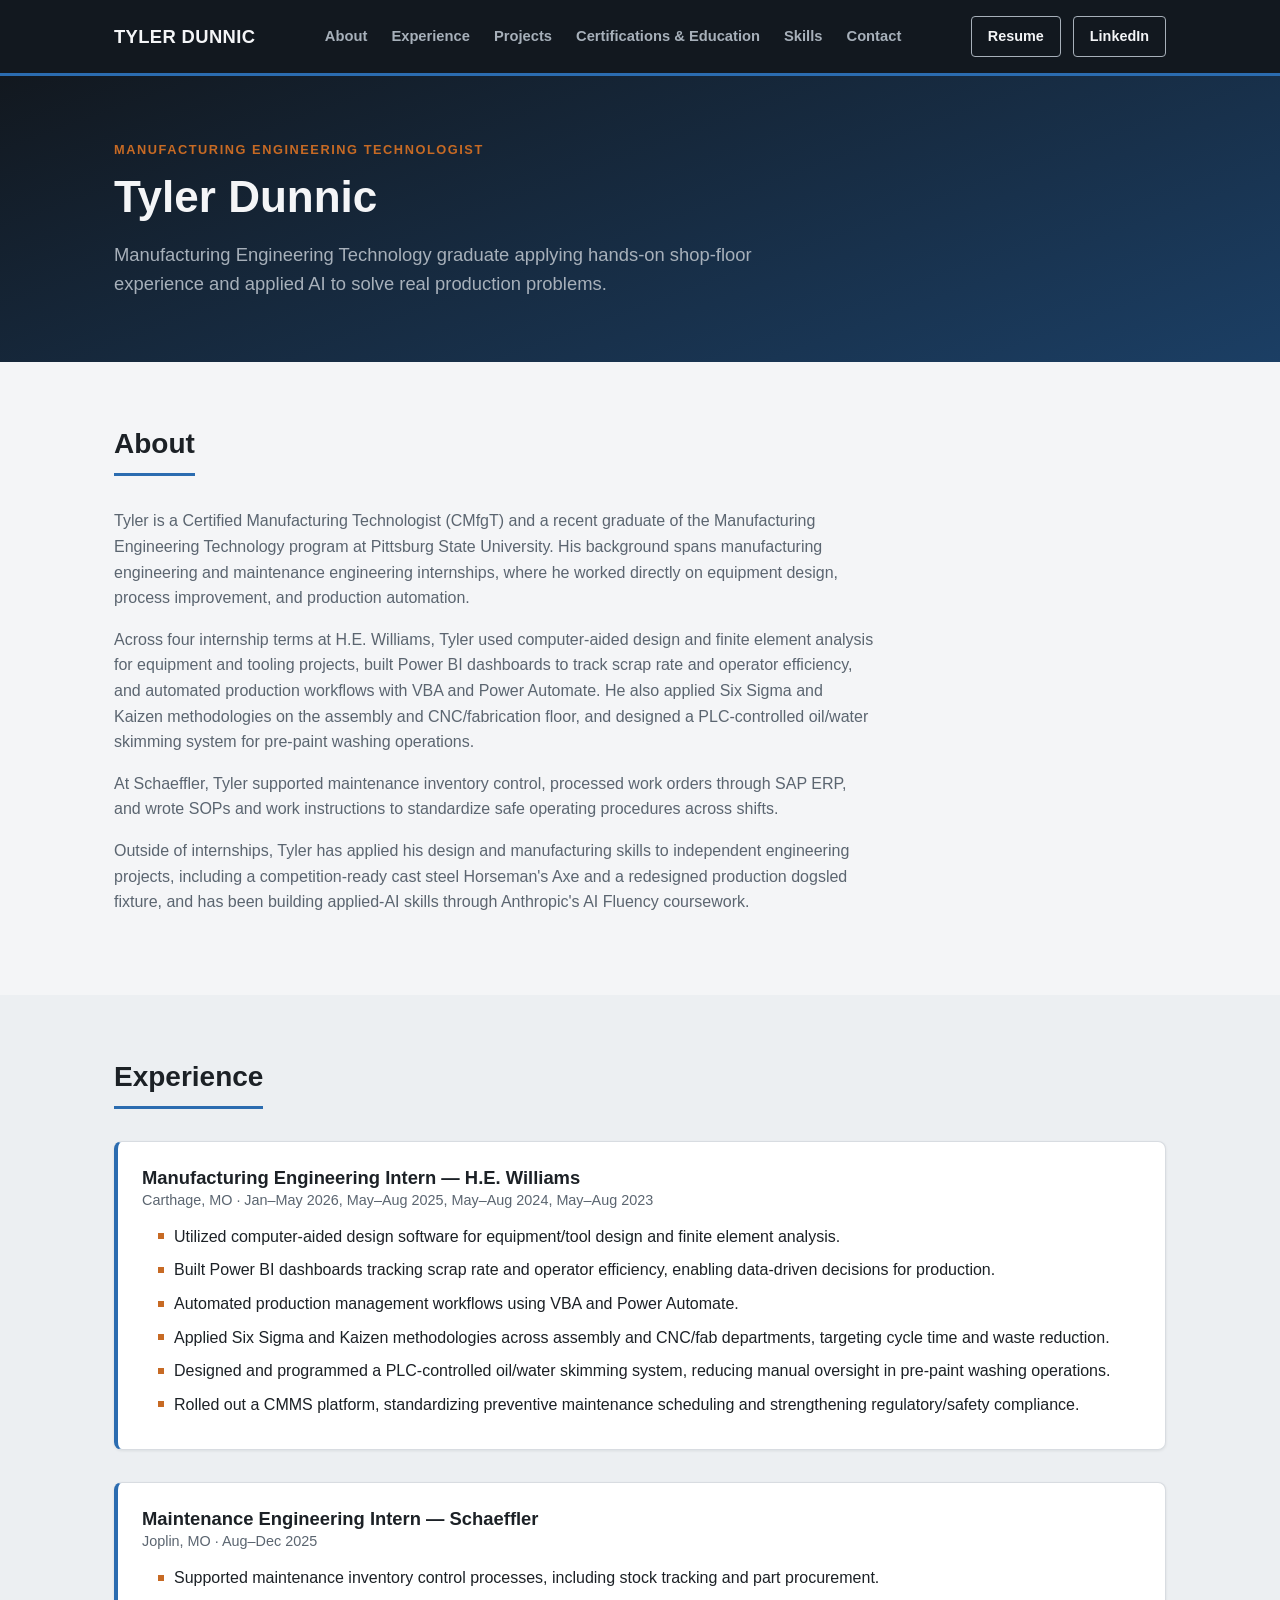
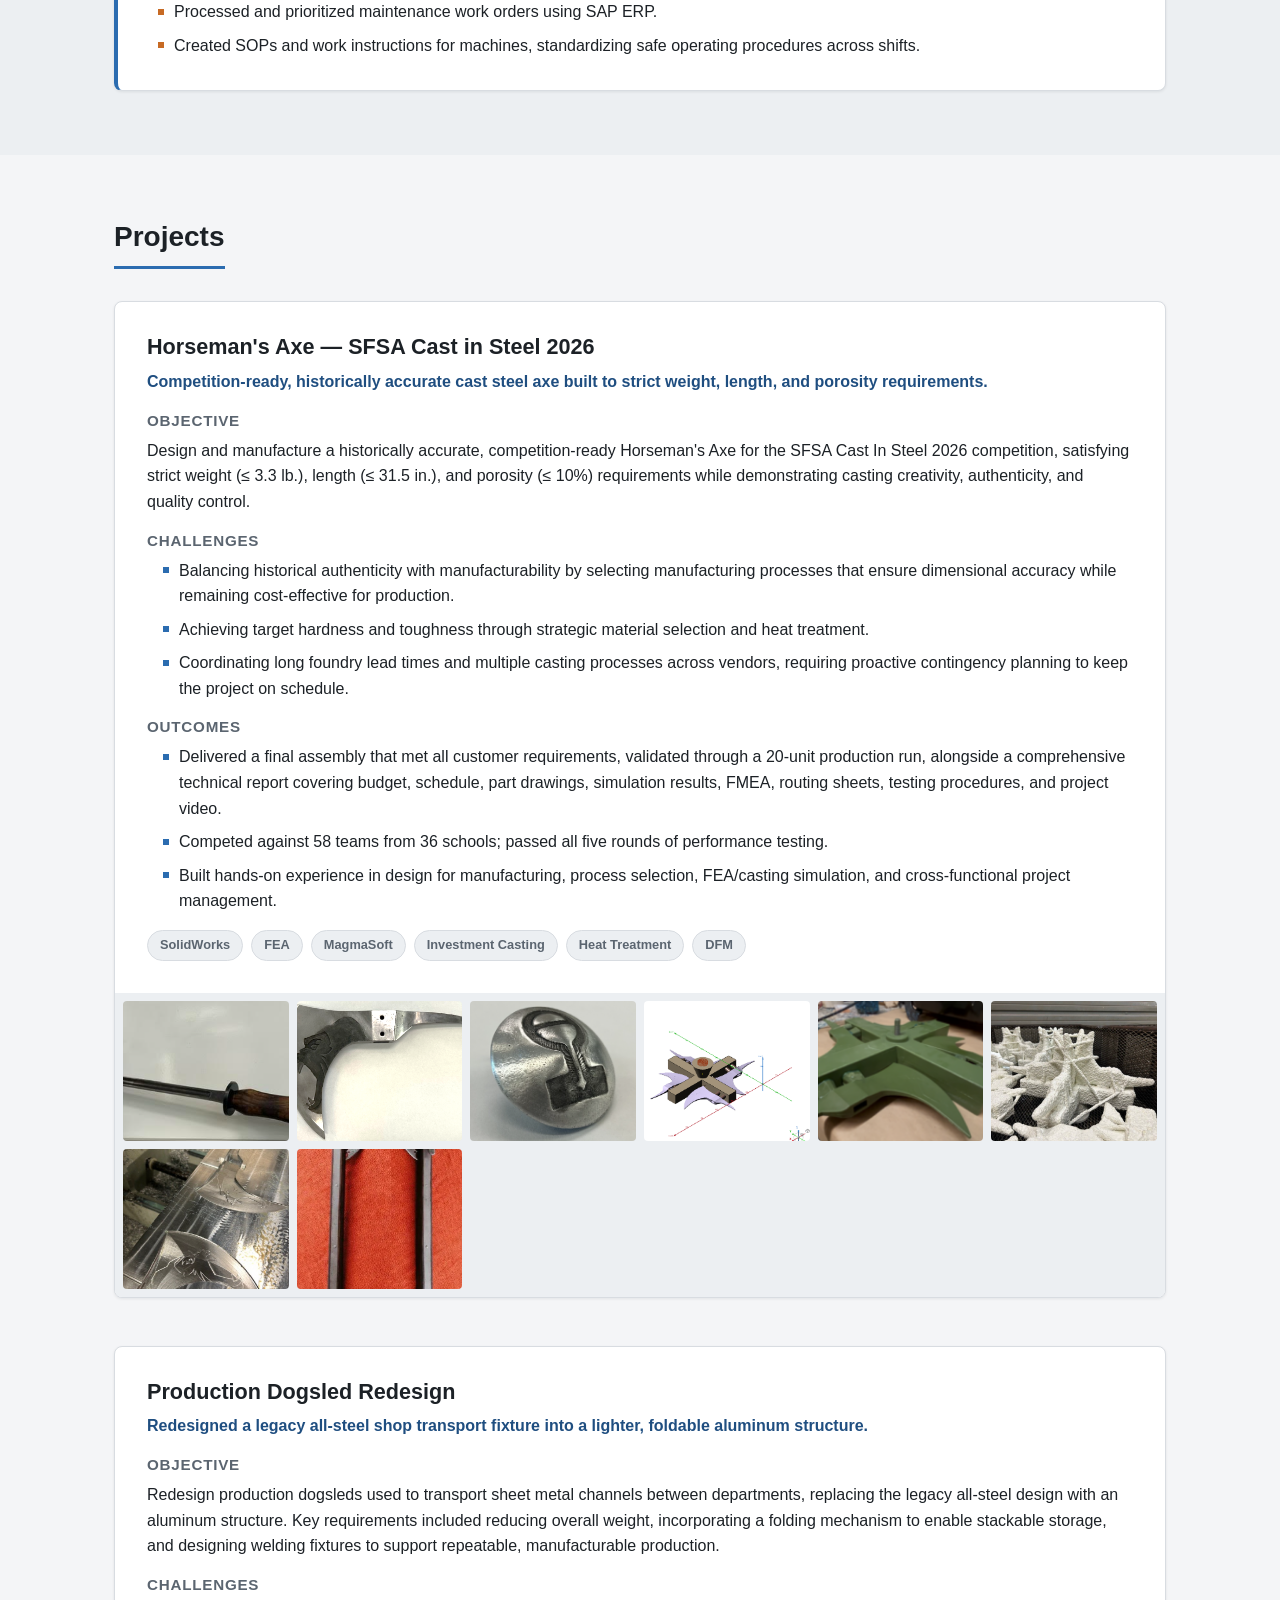
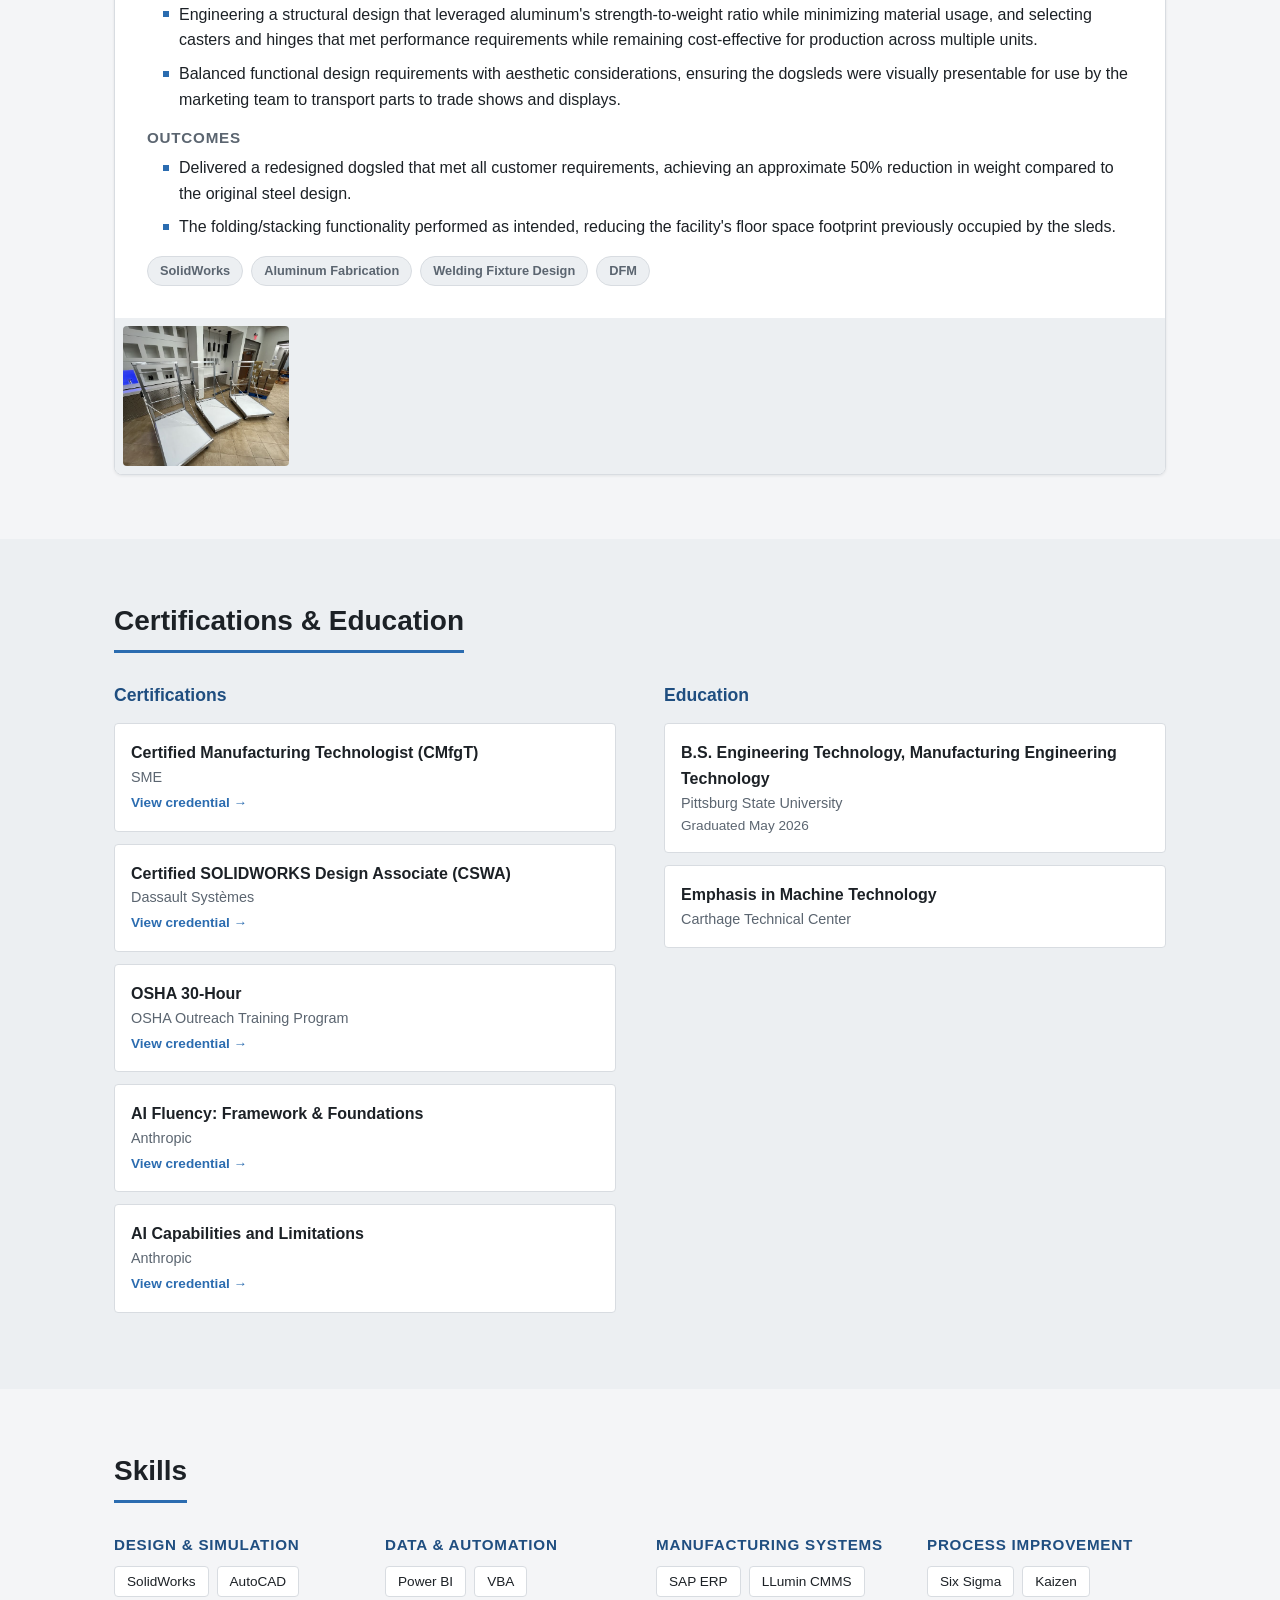
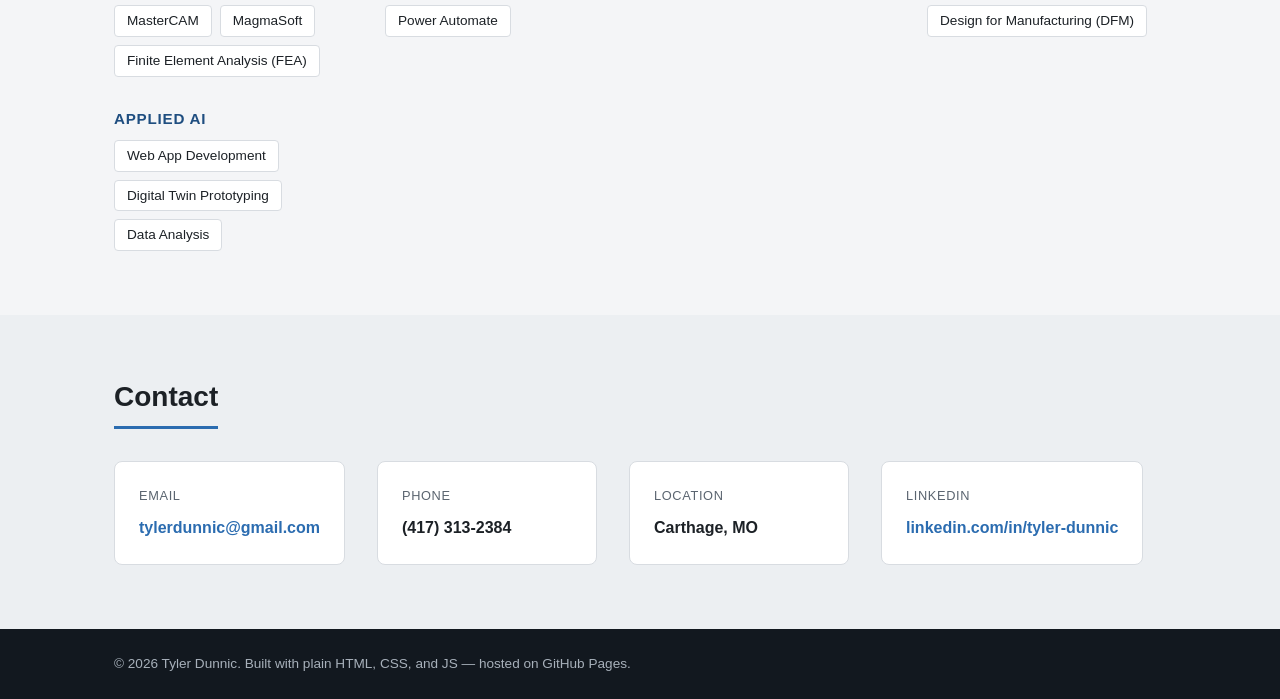
==== index.html @ ae30b4f4 "Add page layout, styling, and JS data renderer" ====
<!DOCTYPE html>
<html lang="en">
<head>
<meta charset="UTF-8">
<meta name="viewport" content="width=device-width, initial-scale=1.0">
<title>Tyler Dunnic — Manufacturing Engineering Technologist</title>
<meta name="description" content="Portfolio of Tyler Dunnic, a Manufacturing Engineering Technologist — experience, projects, certifications, and skills.">
<link rel="stylesheet" href="css/styles.css">
</head>
<body>

<header class="site-header">
  <div class="container header-inner">
    <a href="#top" class="site-name">Tyler Dunnic</a>
    <nav class="site-nav" aria-label="Primary">
      <a href="#about">About</a>
      <a href="#experience">Experience</a>
      <a href="#projects">Projects</a>
      <a href="#certifications">Certifications &amp; Education</a>
      <a href="#skills">Skills</a>
      <a href="#contact">Contact</a>
    </nav>
    <div class="header-actions">
      <a id="resume-link" class="btn btn-outline" href="assets/resume/Tyler_Dunnic_Resume.pdf" target="_blank" rel="noopener">Resume</a>
      <a id="linkedin-link" class="btn btn-outline" href="#" target="_blank" rel="noopener">LinkedIn</a>
    </div>
  </div>
</header>

<main id="top">

  <section class="hero">
    <div class="container">
      <p class="eyebrow">Manufacturing Engineering Technologist</p>
      <h1>Tyler Dunnic</h1>
      <p id="hero-tagline" class="lead"></p>
    </div>
  </section>

  <section id="about" class="section">
    <div class="container">
      <h2 class="section-title">About</h2>
      <div id="about-content" class="about-content"></div>
    </div>
  </section>

  <section id="experience" class="section section-alt">
    <div class="container">
      <h2 class="section-title">Experience</h2>
      <div id="experience-list" class="experience-list"></div>
    </div>
  </section>

  <section id="projects" class="section">
    <div class="container">
      <h2 class="section-title">Projects</h2>
      <div id="projects-list" class="projects-list"></div>
    </div>
  </section>

  <section id="certifications" class="section section-alt">
    <div class="container">
      <h2 class="section-title">Certifications &amp; Education</h2>
      <div class="cert-edu-grid">
        <div>
          <h3 class="subsection-title">Certifications</h3>
          <ul id="certifications-list" class="certifications-list"></ul>
        </div>
        <div>
          <h3 class="subsection-title">Education</h3>
          <ul id="education-list" class="education-list"></ul>
        </div>
      </div>
    </div>
  </section>

  <section id="skills" class="section">
    <div class="container">
      <h2 class="section-title">Skills</h2>
      <div id="skills-groups" class="skills-groups"></div>
    </div>
  </section>

  <section id="contact" class="section section-alt">
    <div class="container">
      <h2 class="section-title">Contact</h2>
      <div id="contact-content" class="contact-content"></div>
    </div>
  </section>

</main>

<footer class="site-footer">
  <div class="container">
    <p>&copy; <span id="footer-year"></span> Tyler Dunnic. Built with plain HTML, CSS, and JS — hosted on GitHub Pages.</p>
  </div>
</footer>

<script src="js/main.js"></script>
</body>
</html>
---- css/styles.css ----
/* ============================================================
   Design tokens — edit these to re-theme the entire site
   ============================================================ */
:root {
  /* Colors */
  --color-bg: #f4f5f7;
  --color-surface: #ffffff;
  --color-surface-alt: #eceff2;
  --color-border: #d8dce1;
  --color-text: #1c2126;
  --color-text-muted: #5b6570;

  --color-header-bg: #12181f;
  --color-header-text: #f4f5f7;
  --color-header-text-muted: #a7b0ba;

  --color-accent: #2b6cb0;       /* steel blue — primary accent */
  --color-accent-dark: #1f4e80;
  --color-accent-2: #c76a24;     /* muted safety orange — secondary accent */

  /* Typography */
  --font-sans: -apple-system, BlinkMacSystemFont, "Segoe UI", Roboto, Helvetica, Arial, sans-serif;
  --font-mono: "Consolas", "SFMono-Regular", Menlo, monospace;

  /* Spacing scale */
  --space-1: 4px;
  --space-2: 8px;
  --space-3: 12px;
  --space-4: 16px;
  --space-5: 24px;
  --space-6: 32px;
  --space-7: 48px;
  --space-8: 64px;

  /* Layout */
  --max-width: 1100px;
  --radius-sm: 4px;
  --radius-md: 8px;
  --shadow-sm: 0 1px 3px rgba(18, 24, 31, 0.08);
  --shadow-md: 0 4px 14px rgba(18, 24, 31, 0.10);
}

/* ============================================================
   Base
   ============================================================ */
* { margin: 0; padding: 0; box-sizing: border-box; }

html { scroll-behavior: smooth; }

body {
  font-family: var(--font-sans);
  background: var(--color-bg);
  color: var(--color-text);
  line-height: 1.6;
  font-size: 16px;
}

.container {
  max-width: var(--max-width);
  margin: 0 auto;
  padding: 0 var(--space-5);
}

h1, h2, h3, h4 {
  line-height: 1.25;
  font-weight: 700;
}

a { color: var(--color-accent); text-decoration: none; }
a:hover { text-decoration: underline; }

ul { list-style: none; }

/* ============================================================
   Header / Nav
   ============================================================ */
.site-header {
  background: var(--color-header-bg);
  color: var(--color-header-text);
  position: sticky;
  top: 0;
  z-index: 100;
  border-bottom: 3px solid var(--color-accent);
}

.header-inner {
  display: flex;
  align-items: center;
  justify-content: space-between;
  gap: var(--space-5);
  padding-top: var(--space-4);
  padding-bottom: var(--space-4);
  flex-wrap: wrap;
}

.site-name {
  color: var(--color-header-text);
  font-weight: 700;
  font-size: 1.15rem;
  letter-spacing: 0.02em;
  text-transform: uppercase;
}
.site-name:hover { text-decoration: none; color: var(--color-header-text); }

.site-nav {
  display: flex;
  gap: var(--space-5);
  flex-wrap: wrap;
}

.site-nav a {
  color: var(--color-header-text-muted);
  font-size: 0.92rem;
  font-weight: 600;
}
.site-nav a:hover { color: var(--color-header-text); text-decoration: none; }

.header-actions { display: flex; gap: var(--space-3); }

.btn {
  display: inline-block;
  padding: var(--space-2) var(--space-4);
  border-radius: var(--radius-sm);
  font-weight: 600;
  font-size: 0.9rem;
  border: 1px solid transparent;
  cursor: pointer;
}

.btn-outline {
  border-color: var(--color-header-text-muted);
  color: var(--color-header-text);
}
.btn-outline:hover {
  border-color: var(--color-header-text);
  background: rgba(244, 245, 247, 0.08);
  text-decoration: none;
}

/* ============================================================
   Hero
   ============================================================ */
.hero {
  background: linear-gradient(160deg, var(--color-header-bg) 0%, var(--color-accent-dark) 140%);
  color: var(--color-header-text);
  padding: var(--space-8) 0;
}

.eyebrow {
  text-transform: uppercase;
  letter-spacing: 0.12em;
  font-size: 0.8rem;
  font-weight: 700;
  color: var(--color-accent-2);
  margin-bottom: var(--space-2);
}

.hero h1 {
  font-size: 2.75rem;
  margin-bottom: var(--space-4);
}

.hero .lead {
  font-size: 1.15rem;
  color: var(--color-header-text-muted);
  max-width: 640px;
}

/* ============================================================
   Sections
   ============================================================ */
.section {
  padding: var(--space-8) 0;
}

.section-alt {
  background: var(--color-surface-alt);
}

.section-title {
  font-size: 1.75rem;
  margin-bottom: var(--space-6);
  padding-bottom: var(--space-3);
  border-bottom: 3px solid var(--color-accent);
  display: inline-block;
}

.subsection-title {
  font-size: 1.1rem;
  margin-bottom: var(--space-4);
  color: var(--color-accent-dark);
}

/* About */
.about-content p {
  color: var(--color-text-muted);
  margin-bottom: var(--space-4);
  max-width: 760px;
}

/* Experience */
.experience-list {
  display: flex;
  flex-direction: column;
  gap: var(--space-6);
}

.experience-item {
  background: var(--color-surface);
  border: 1px solid var(--color-border);
  border-left: 4px solid var(--color-accent);
  border-radius: var(--radius-md);
  padding: var(--space-5);
  box-shadow: var(--shadow-sm);
}

.experience-item h3 {
  font-size: 1.15rem;
}

.experience-item .exp-meta {
  color: var(--color-text-muted);
  font-size: 0.9rem;
  margin-bottom: var(--space-3);
}

.experience-item ul {
  margin-top: var(--space-2);
  padding-left: var(--space-4);
}
.experience-item li {
  position: relative;
  padding-left: var(--space-4);
  margin-bottom: var(--space-2);
  color: var(--color-text);
}
.experience-item li::before {
  content: "";
  position: absolute;
  left: 0;
  top: 0.6em;
  width: 6px;
  height: 6px;
  background: var(--color-accent-2);
}

/* Projects */
.projects-list {
  display: flex;
  flex-direction: column;
  gap: var(--space-7);
}

.project-card {
  background: var(--color-surface);
  border: 1px solid var(--color-border);
  border-radius: var(--radius-md);
  overflow: hidden;
  box-shadow: var(--shadow-sm);
}

.project-card-body { padding: var(--space-6); }

.project-card h3 {
  font-size: 1.35rem;
  margin-bottom: var(--space-2);
}

.project-tagline {
  color: var(--color-accent-dark);
  font-weight: 600;
  margin-bottom: var(--space-4);
}

.project-card h4 {
  font-size: 0.95rem;
  text-transform: uppercase;
  letter-spacing: 0.05em;
  color: var(--color-text-muted);
  margin-top: var(--space-4);
  margin-bottom: var(--space-2);
}

.project-card ul {
  padding-left: var(--space-4);
}
.project-card li {
  position: relative;
  padding-left: var(--space-4);
  margin-bottom: var(--space-2);
}
.project-card li::before {
  content: "";
  position: absolute;
  left: 0;
  top: 0.6em;
  width: 6px;
  height: 6px;
  background: var(--color-accent);
}

.tag-row {
  display: flex;
  flex-wrap: wrap;
  gap: var(--space-2);
  margin-top: var(--space-4);
}

.tag {
  background: var(--color-surface-alt);
  border: 1px solid var(--color-border);
  color: var(--color-text-muted);
  font-size: 0.8rem;
  font-weight: 600;
  padding: var(--space-1) var(--space-3);
  border-radius: 999px;
}

.project-gallery {
  display: grid;
  grid-template-columns: repeat(auto-fill, minmax(160px, 1fr));
  gap: var(--space-2);
  padding: var(--space-2);
  background: var(--color-surface-alt);
}

.project-gallery img {
  width: 100%;
  height: 140px;
  object-fit: cover;
  border-radius: var(--radius-sm);
  display: block;
}

/* Certifications & Education */
.cert-edu-grid {
  display: grid;
  grid-template-columns: 1fr 1fr;
  gap: var(--space-7);
}

.certifications-list li,
.education-list li {
  background: var(--color-surface);
  border: 1px solid var(--color-border);
  border-radius: var(--radius-sm);
  padding: var(--space-4);
  margin-bottom: var(--space-3);
}

.cert-name { font-weight: 700; }
.cert-issuer { color: var(--color-text-muted); font-size: 0.9rem; }
.cert-link { font-size: 0.85rem; font-weight: 600; }

.edu-degree { font-weight: 700; }
.edu-school { color: var(--color-text-muted); font-size: 0.9rem; }
.edu-dates { color: var(--color-text-muted); font-size: 0.85rem; }

/* Skills */
.skills-groups {
  display: grid;
  grid-template-columns: repeat(auto-fit, minmax(220px, 1fr));
  gap: var(--space-6);
}

.skill-group h4 {
  font-size: 0.95rem;
  text-transform: uppercase;
  letter-spacing: 0.05em;
  color: var(--color-accent-dark);
  margin-bottom: var(--space-3);
}

.skill-tags {
  display: flex;
  flex-wrap: wrap;
  gap: var(--space-2);
}

.skill-tag {
  background: var(--color-surface);
  border: 1px solid var(--color-border);
  padding: var(--space-1) var(--space-3);
  border-radius: var(--radius-sm);
  font-size: 0.85rem;
}

/* Contact */
.contact-content {
  display: flex;
  flex-wrap: wrap;
  gap: var(--space-6);
}

.contact-item {
  background: var(--color-surface);
  border: 1px solid var(--color-border);
  border-radius: var(--radius-md);
  padding: var(--space-5);
  min-width: 220px;
}

.contact-item .contact-label {
  font-size: 0.8rem;
  text-transform: uppercase;
  letter-spacing: 0.05em;
  color: var(--color-text-muted);
  margin-bottom: var(--space-2);
}

.contact-item .contact-value {
  font-weight: 700;
}

/* ============================================================
   Footer
   ============================================================ */
.site-footer {
  background: var(--color-header-bg);
  color: var(--color-header-text-muted);
  padding: var(--space-5) 0;
  font-size: 0.85rem;
}

/* ============================================================
   Responsive
   ============================================================ */
@media (max-width: 720px) {
  .header-inner { flex-direction: column; align-items: flex-start; }
  .hero h1 { font-size: 2rem; }
  .cert-edu-grid { grid-template-columns: 1fr; }
}
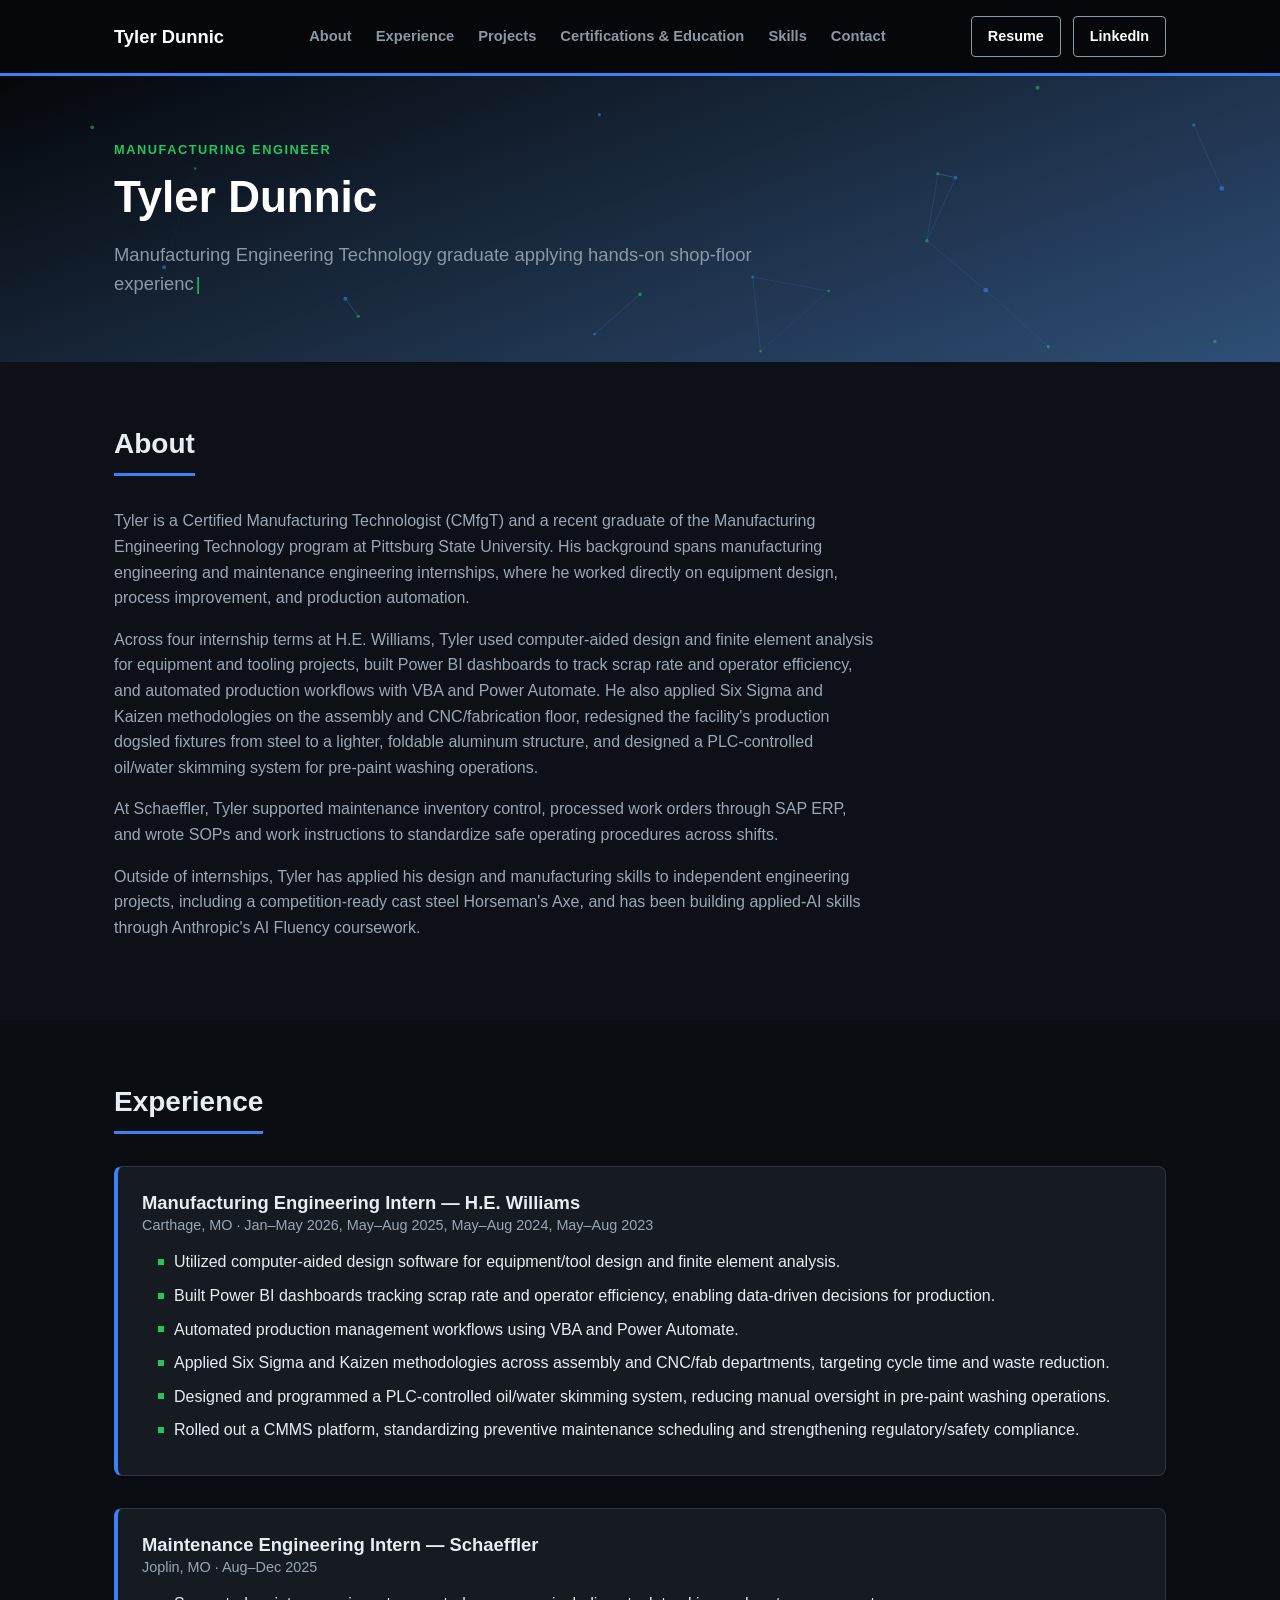
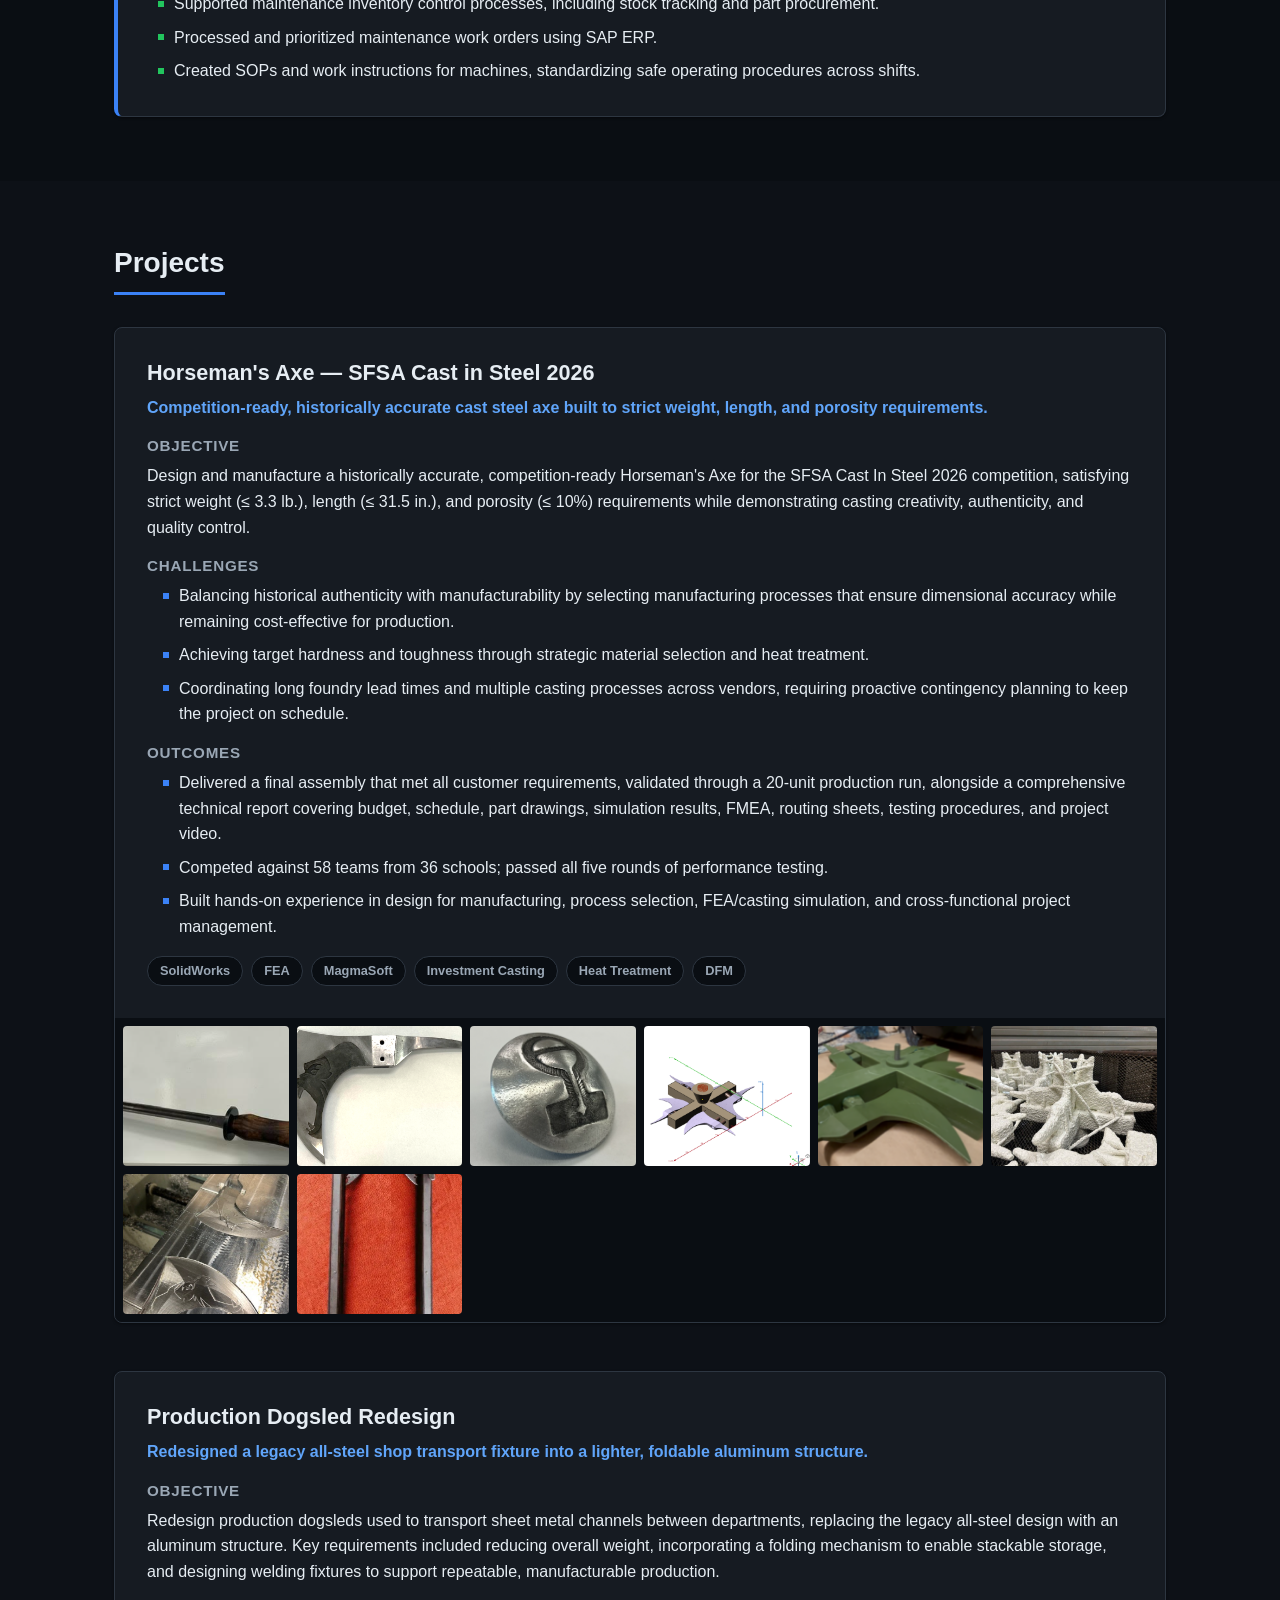
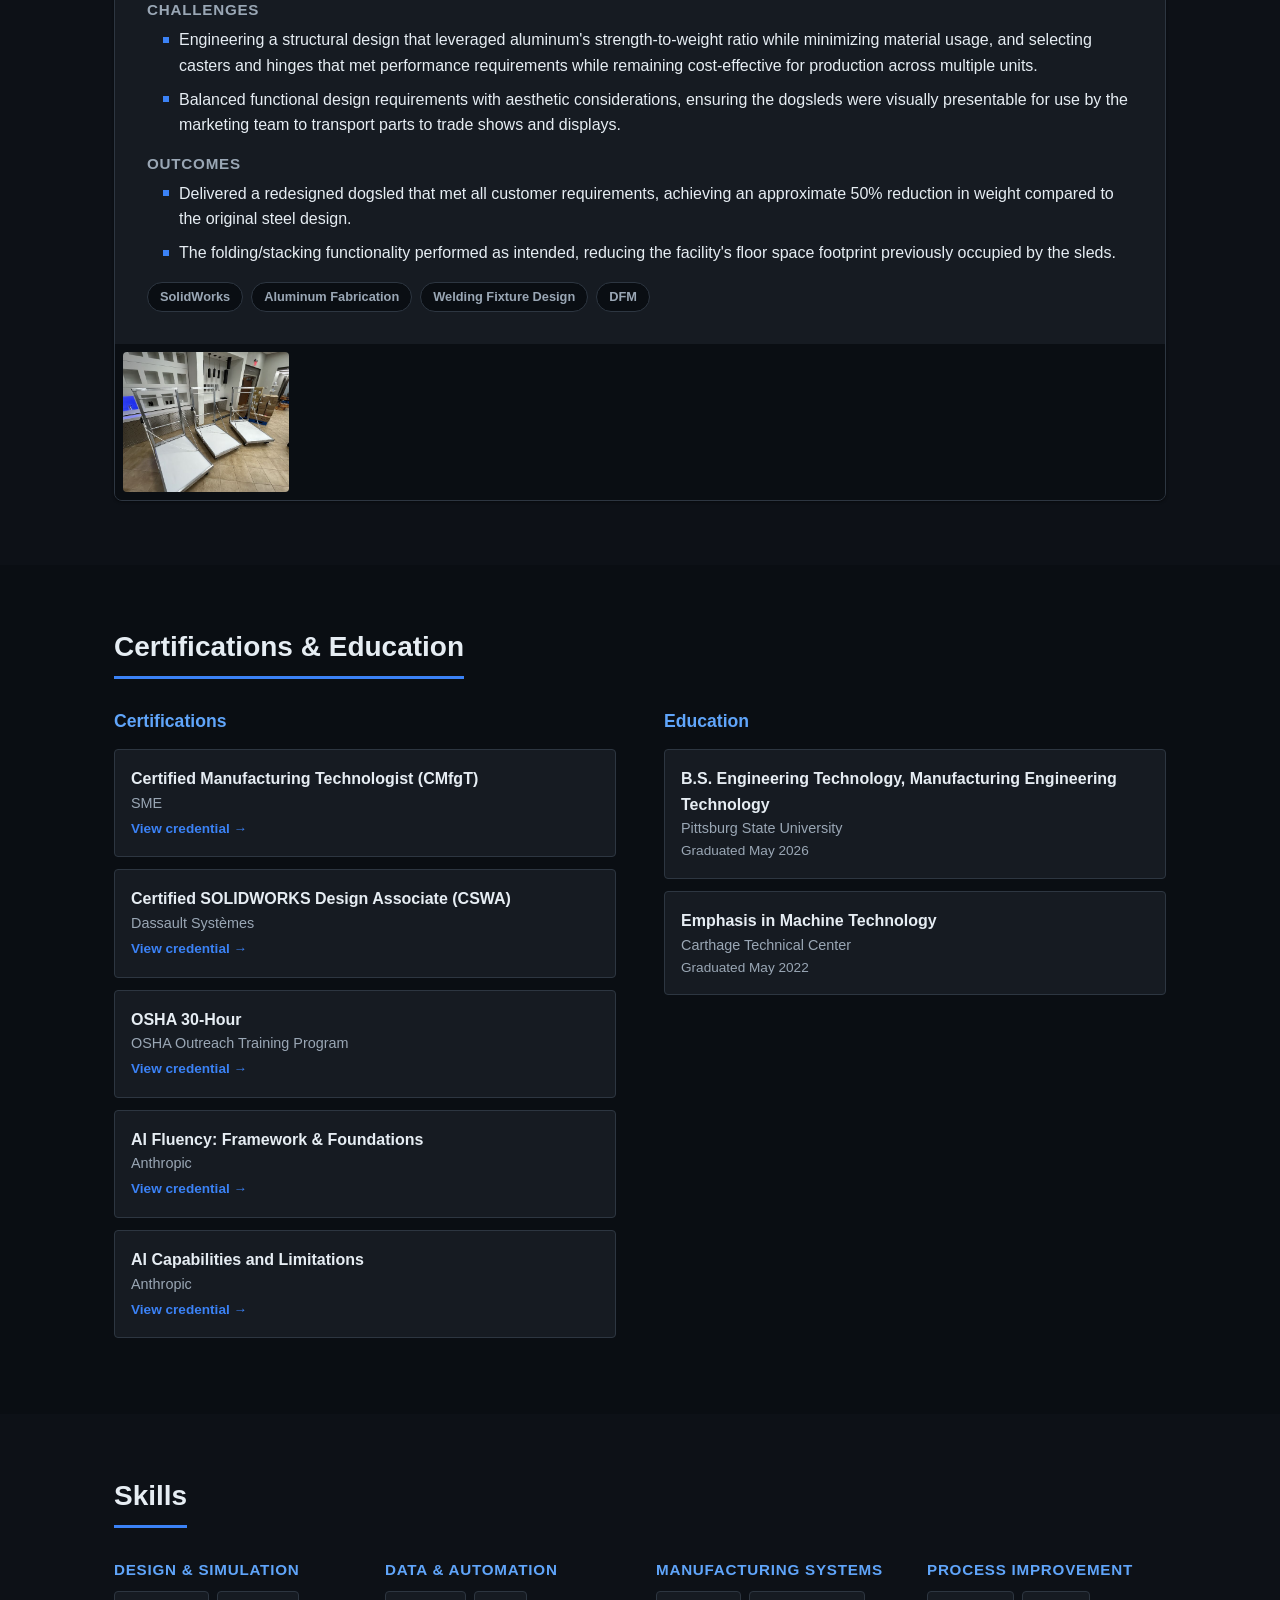
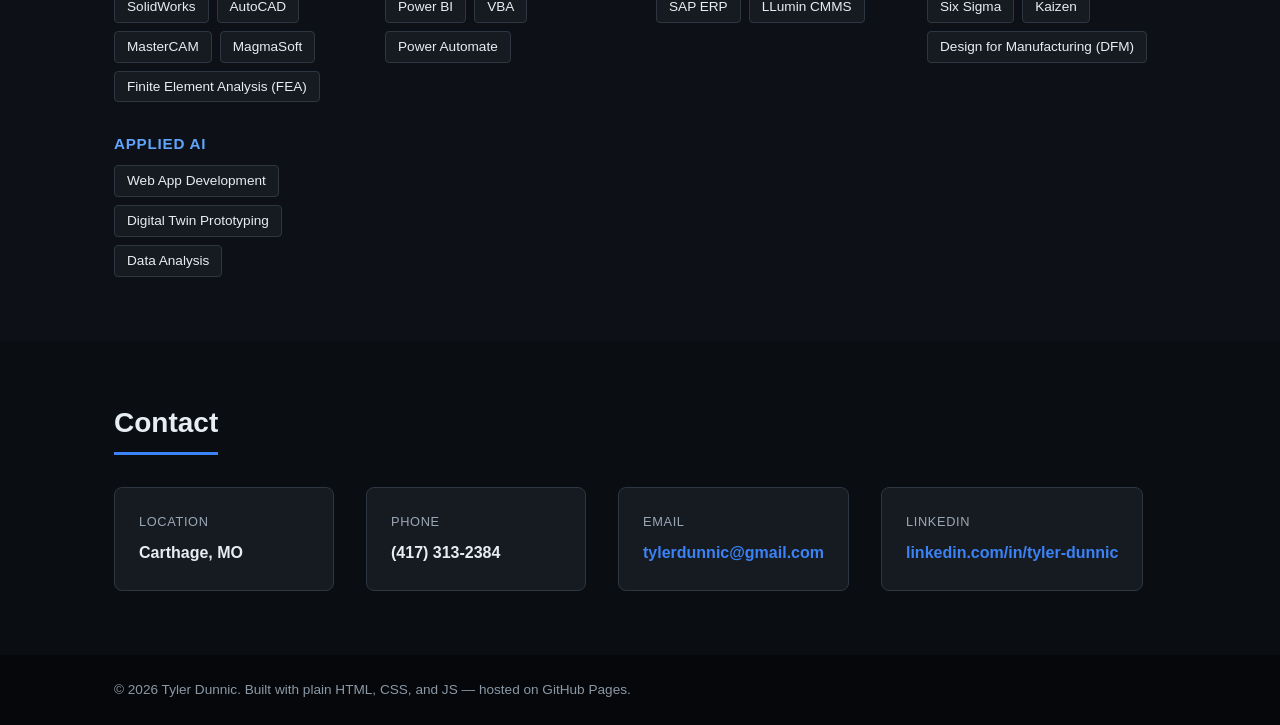
==== commit f5a5431b: "Switch to dark theme, add animated hero background, fix nav font, reorder contact, correct About/Edu" ====
--- a/index.html
+++ b/index.html
@@ -30,8 +30,9 @@
 <main id="top">
 
   <section class="hero">
+    <canvas id="hero-canvas" class="hero-canvas" aria-hidden="true"></canvas>
     <div class="container">
-      <p class="eyebrow">Manufacturing Engineering Technologist</p>
+      <p id="hero-eyebrow" class="eyebrow"></p>
       <h1>Tyler Dunnic</h1>
       <p id="hero-tagline" class="lead"></p>
     </div>
@@ -96,6 +97,7 @@
   </div>
 </footer>
 
+<script src="js/hero-animation.js"></script>
 <script src="js/main.js"></script>
 </body>
 </html>
--- a/css/styles.css
+++ b/css/styles.css
@@ -2,21 +2,21 @@
    Design tokens — edit these to re-theme the entire site
    ============================================================ */
 :root {
-  /* Colors */
-  --color-bg: #f4f5f7;
-  --color-surface: #ffffff;
-  --color-surface-alt: #eceff2;
-  --color-border: #d8dce1;
-  --color-text: #1c2126;
-  --color-text-muted: #5b6570;
-
-  --color-header-bg: #12181f;
-  --color-header-text: #f4f5f7;
-  --color-header-text-muted: #a7b0ba;
-
-  --color-accent: #2b6cb0;       /* steel blue — primary accent */
-  --color-accent-dark: #1f4e80;
-  --color-accent-2: #c76a24;     /* muted safety orange — secondary accent */
+  /* Colors — dark theme */
+  --color-bg: #0d1117;
+  --color-surface: #161b22;
+  --color-surface-alt: #0a0e13;
+  --color-border: #2d3641;
+  --color-text: #e6edf3;
+  --color-text-muted: #9aa7b5;
+
+  --color-header-bg: #05070a;
+  --color-header-text: #ffffff;
+  --color-header-text-muted: #8b98a5;
+
+  --color-accent: #3b82f6;       /* blue — primary accent */
+  --color-accent-light: #60a5fa; /* lighter blue — text/gradient use on dark surfaces */
+  --color-accent-2: #22c55e;     /* green — secondary accent */
 
   /* Typography */
   --font-sans: -apple-system, BlinkMacSystemFont, "Segoe UI", Roboto, Helvetica, Arial, sans-serif;
@@ -36,8 +36,8 @@
   --max-width: 1100px;
   --radius-sm: 4px;
   --radius-md: 8px;
-  --shadow-sm: 0 1px 3px rgba(18, 24, 31, 0.08);
-  --shadow-md: 0 4px 14px rgba(18, 24, 31, 0.10);
+  --shadow-sm: 0 1px 3px rgba(0, 0, 0, 0.45);
+  --shadow-md: 0 6px 20px rgba(0, 0, 0, 0.55);
 }
 
 /* ============================================================
@@ -94,11 +94,10 @@
 }
 
 .site-name {
+  font-family: var(--font-sans);
   color: var(--color-header-text);
   font-weight: 700;
   font-size: 1.15rem;
-  letter-spacing: 0.02em;
-  text-transform: uppercase;
 }
 .site-name:hover { text-decoration: none; color: var(--color-header-text); }
 
@@ -109,11 +108,25 @@
 }
 
 .site-nav a {
+  position: relative;
   color: var(--color-header-text-muted);
   font-size: 0.92rem;
   font-weight: 600;
 }
+.site-nav a::after {
+  content: "";
+  position: absolute;
+  left: 0;
+  right: 0;
+  bottom: -4px;
+  height: 2px;
+  background: var(--color-accent-2);
+  transform: scaleX(0);
+  transform-origin: left;
+  transition: transform 0.25s ease;
+}
 .site-nav a:hover { color: var(--color-header-text); text-decoration: none; }
+.site-nav a:hover::after { transform: scaleX(1); }
 
 .header-actions { display: flex; gap: var(--space-3); }
 
@@ -141,9 +154,25 @@
    Hero
    ============================================================ */
 .hero {
-  background: linear-gradient(160deg, var(--color-header-bg) 0%, var(--color-accent-dark) 140%);
+  position: relative;
+  overflow: hidden;
+  background: linear-gradient(160deg, var(--color-header-bg) 0%, var(--color-accent-light) 220%);
   color: var(--color-header-text);
   padding: var(--space-8) 0;
+}
+
+.hero-canvas {
+  position: absolute;
+  inset: 0;
+  width: 100%;
+  height: 100%;
+  opacity: 0.55;
+  pointer-events: none;
+}
+
+.hero .container {
+  position: relative;
+  z-index: 1;
 }
 
 .eyebrow {
@@ -153,6 +182,7 @@
   font-weight: 700;
   color: var(--color-accent-2);
   margin-bottom: var(--space-2);
+  min-height: 1.2em;
 }
 
 .hero h1 {
@@ -164,6 +194,22 @@
   font-size: 1.15rem;
   color: var(--color-header-text-muted);
   max-width: 640px;
+  min-height: 1.8em;
+}
+
+.hero .lead.typing::after {
+  content: "|";
+  margin-left: 2px;
+  color: var(--color-accent-2);
+  animation: blink 0.8s step-start infinite;
+}
+
+@keyframes blink {
+  50% { opacity: 0; }
+}
+
+@media (prefers-reduced-motion: reduce) {
+  .hero .lead.typing::after { animation: none; }
 }
 
 /* ============================================================
@@ -188,7 +234,7 @@
 .subsection-title {
   font-size: 1.1rem;
   margin-bottom: var(--space-4);
-  color: var(--color-accent-dark);
+  color: var(--color-accent-light);
 }
 
 /* About */
@@ -212,6 +258,12 @@
   border-radius: var(--radius-md);
   padding: var(--space-5);
   box-shadow: var(--shadow-sm);
+  transition: transform 0.2s ease, box-shadow 0.2s ease, border-color 0.2s ease;
+}
+.experience-item:hover {
+  transform: translateY(-3px);
+  box-shadow: var(--shadow-md);
+  border-color: var(--color-accent);
 }
 
 .experience-item h3 {
@@ -257,6 +309,12 @@
   border-radius: var(--radius-md);
   overflow: hidden;
   box-shadow: var(--shadow-sm);
+  transition: transform 0.2s ease, box-shadow 0.2s ease, border-color 0.2s ease;
+}
+.project-card:hover {
+  transform: translateY(-3px);
+  box-shadow: var(--shadow-md);
+  border-color: var(--color-accent);
 }
 
 .project-card-body { padding: var(--space-6); }
@@ -267,7 +325,7 @@
 }
 
 .project-tagline {
-  color: var(--color-accent-dark);
+  color: var(--color-accent-light);
   font-weight: 600;
   margin-bottom: var(--space-4);
 }
@@ -346,6 +404,13 @@
   border-radius: var(--radius-sm);
   padding: var(--space-4);
   margin-bottom: var(--space-3);
+  transition: transform 0.2s ease, box-shadow 0.2s ease, border-color 0.2s ease;
+}
+.certifications-list li:hover,
+.education-list li:hover {
+  transform: translateY(-2px);
+  box-shadow: var(--shadow-md);
+  border-color: var(--color-accent);
 }
 
 .cert-name { font-weight: 700; }
@@ -367,7 +432,7 @@
   font-size: 0.95rem;
   text-transform: uppercase;
   letter-spacing: 0.05em;
-  color: var(--color-accent-dark);
+  color: var(--color-accent-light);
   margin-bottom: var(--space-3);
 }
 
@@ -383,6 +448,12 @@
   padding: var(--space-1) var(--space-3);
   border-radius: var(--radius-sm);
   font-size: 0.85rem;
+  transition: background 0.2s ease, color 0.2s ease, border-color 0.2s ease;
+}
+.skill-tag:hover {
+  background: var(--color-accent);
+  border-color: var(--color-accent);
+  color: #ffffff;
 }
 
 /* Contact */
@@ -398,6 +469,12 @@
   border-radius: var(--radius-md);
   padding: var(--space-5);
   min-width: 220px;
+  transition: transform 0.2s ease, box-shadow 0.2s ease, border-color 0.2s ease;
+}
+.contact-item:hover {
+  transform: translateY(-3px);
+  box-shadow: var(--shadow-md);
+  border-color: var(--color-accent);
 }
 
 .contact-item .contact-label {
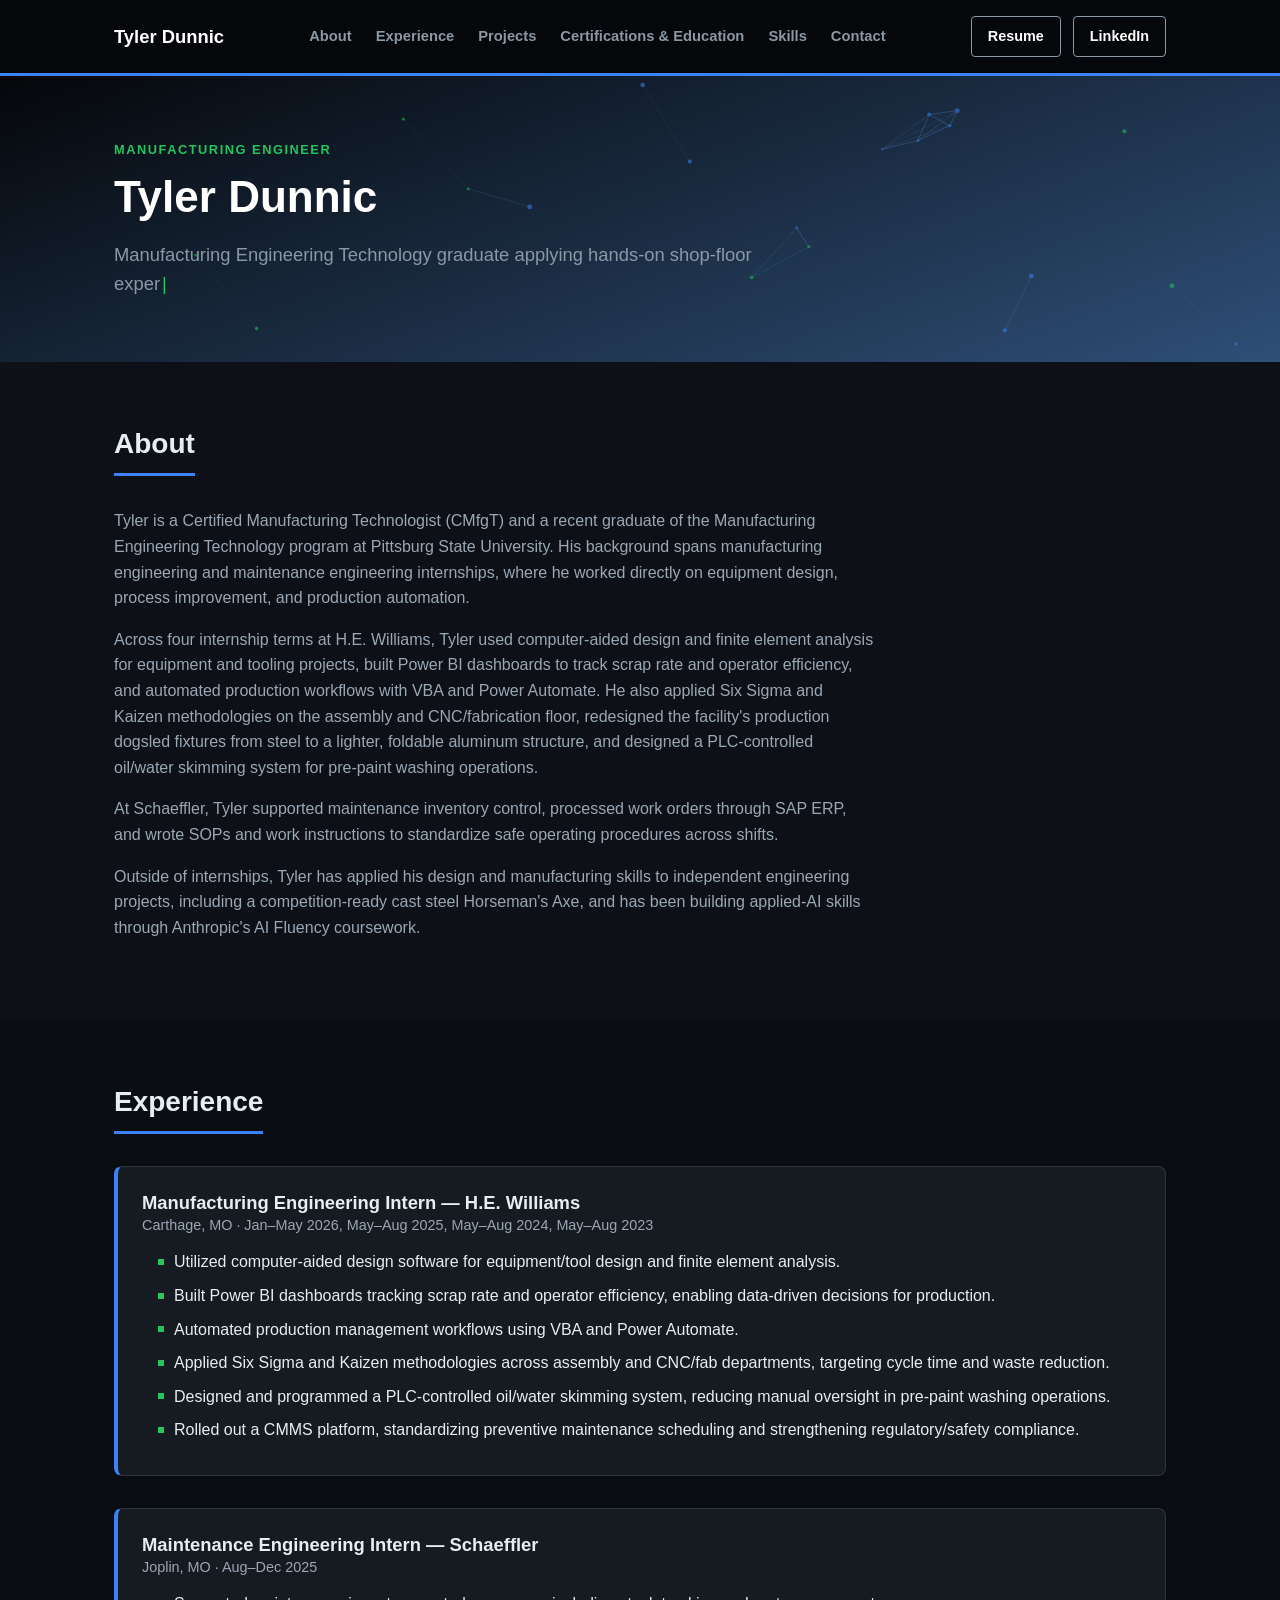
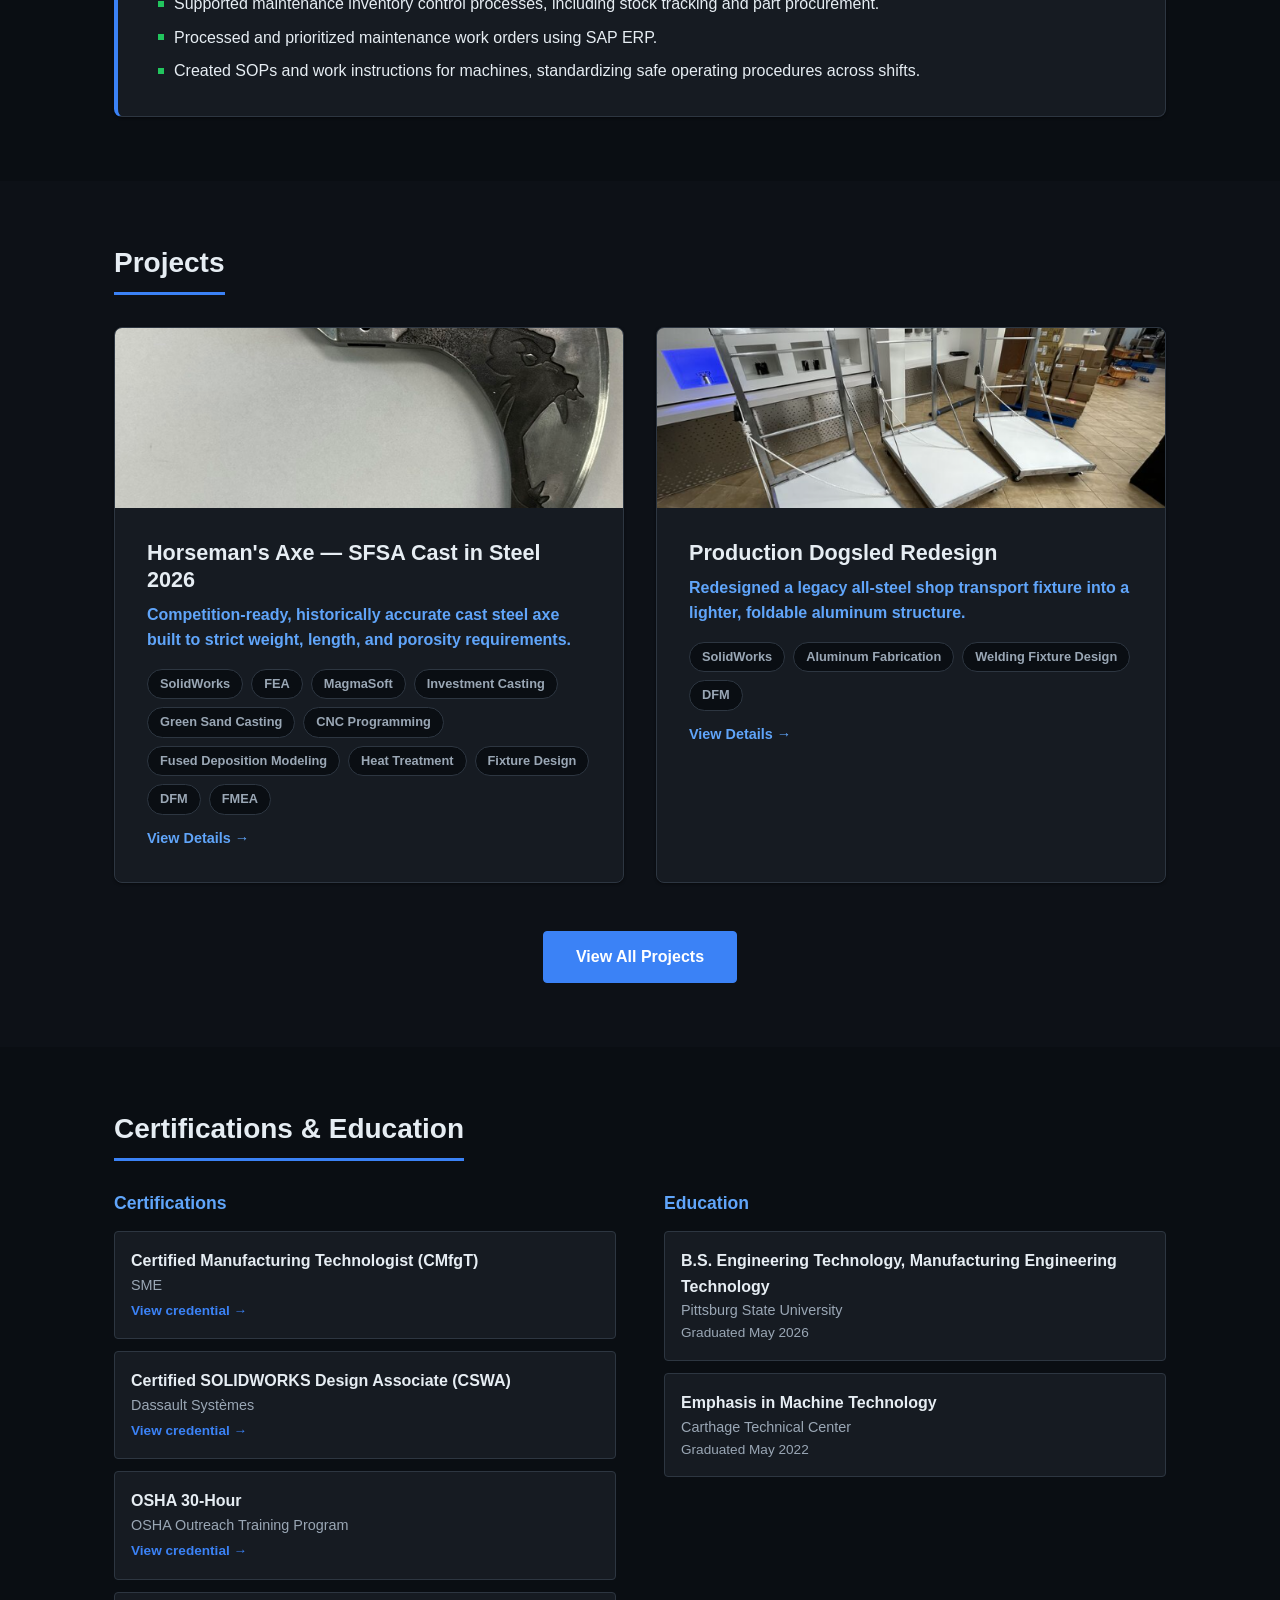
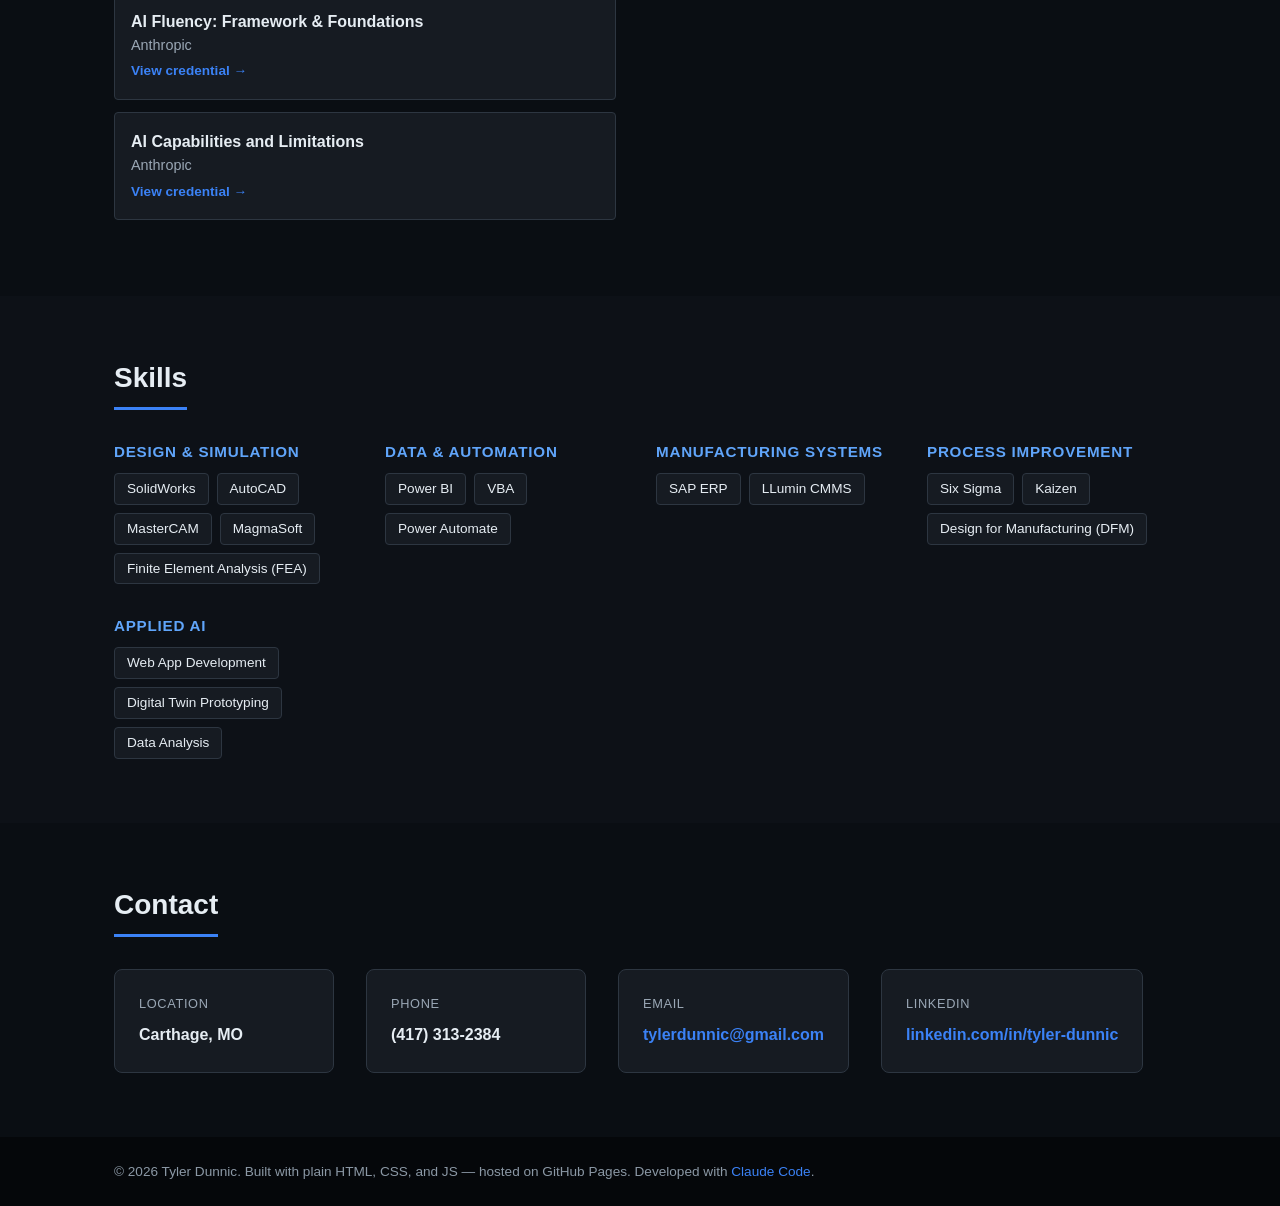
==== commit 1c4dc2d2: "Add dedicated Projects page with homepage preview grid, credit Claude Code in footer" ====
--- a/index.html
+++ b/index.html
@@ -11,14 +11,14 @@
 
 <header class="site-header">
   <div class="container header-inner">
-    <a href="#top" class="site-name">Tyler Dunnic</a>
+    <a href="index.html#top" class="site-name">Tyler Dunnic</a>
     <nav class="site-nav" aria-label="Primary">
-      <a href="#about">About</a>
-      <a href="#experience">Experience</a>
-      <a href="#projects">Projects</a>
-      <a href="#certifications">Certifications &amp; Education</a>
-      <a href="#skills">Skills</a>
-      <a href="#contact">Contact</a>
+      <a href="index.html#about">About</a>
+      <a href="index.html#experience">Experience</a>
+      <a href="index.html#projects">Projects</a>
+      <a href="index.html#certifications">Certifications &amp; Education</a>
+      <a href="index.html#skills">Skills</a>
+      <a href="index.html#contact">Contact</a>
     </nav>
     <div class="header-actions">
       <a id="resume-link" class="btn btn-outline" href="assets/resume/Tyler_Dunnic_Resume.pdf" target="_blank" rel="noopener">Resume</a>
@@ -55,7 +55,10 @@
   <section id="projects" class="section">
     <div class="container">
       <h2 class="section-title">Projects</h2>
-      <div id="projects-list" class="projects-list"></div>
+      <div id="projects-preview-list" class="projects-preview-grid"></div>
+      <div class="view-all-projects">
+        <a href="projects.html" class="btn btn-primary btn-lg">View All Projects</a>
+      </div>
     </div>
   </section>
 
@@ -93,7 +96,7 @@
 
 <footer class="site-footer">
   <div class="container">
-    <p>&copy; <span id="footer-year"></span> Tyler Dunnic. Built with plain HTML, CSS, and JS — hosted on GitHub Pages.</p>
+    <p>&copy; <span id="footer-year"></span> Tyler Dunnic. Built with plain HTML, CSS, and JS — hosted on GitHub Pages. Developed with <a href="https://claude.ai/code" target="_blank" rel="noopener">Claude Code</a>.</p>
   </div>
 </footer>
 
--- a/css/styles.css
+++ b/css/styles.css
@@ -150,6 +150,22 @@
   text-decoration: none;
 }
 
+.btn-primary {
+  background: var(--color-accent);
+  border-color: var(--color-accent);
+  color: #ffffff;
+}
+.btn-primary:hover {
+  background: var(--color-accent-light);
+  border-color: var(--color-accent-light);
+  text-decoration: none;
+}
+
+.btn-lg {
+  padding: var(--space-3) var(--space-6);
+  font-size: 1rem;
+}
+
 /* ============================================================
    Hero
    ============================================================ */
@@ -213,6 +229,34 @@
 }
 
 /* ============================================================
+   Page header (secondary pages, e.g. projects.html)
+   ============================================================ */
+.page-header {
+  background: var(--color-header-bg);
+  color: var(--color-header-text);
+  padding: var(--space-7) 0;
+}
+
+.page-header h1 {
+  font-size: 2.25rem;
+  margin-bottom: var(--space-3);
+}
+
+.page-header .lead {
+  font-size: 1.1rem;
+  color: var(--color-header-text-muted);
+  max-width: 640px;
+}
+
+.back-link {
+  display: inline-block;
+  color: var(--color-accent-light);
+  font-size: 0.9rem;
+  font-weight: 600;
+  margin-bottom: var(--space-5);
+}
+
+/* ============================================================
    Sections
    ============================================================ */
 .section {
@@ -376,7 +420,7 @@
 
 .project-gallery {
   display: grid;
-  grid-template-columns: repeat(auto-fill, minmax(160px, 1fr));
+  grid-template-columns: repeat(6, 1fr);
   gap: var(--space-2);
   padding: var(--space-2);
   background: var(--color-surface-alt);
@@ -388,6 +432,41 @@
   object-fit: cover;
   border-radius: var(--radius-sm);
   display: block;
+}
+
+/* Projects preview (homepage) */
+.projects-preview-grid {
+  display: grid;
+  grid-template-columns: repeat(auto-fit, minmax(280px, 1fr));
+  gap: var(--space-6);
+}
+
+.project-card--preview {
+  display: block;
+  color: var(--color-text);
+}
+.project-card--preview:hover { text-decoration: none; }
+
+.project-card--preview h3 { color: var(--color-text); }
+
+.project-preview-thumb {
+  width: 100%;
+  height: 180px;
+  object-fit: cover;
+  display: block;
+}
+
+.view-details-link {
+  display: inline-block;
+  margin-top: var(--space-3);
+  color: var(--color-accent-light);
+  font-weight: 600;
+  font-size: 0.9rem;
+}
+
+.view-all-projects {
+  text-align: center;
+  margin-top: var(--space-7);
 }
 
 /* Certifications & Education */
@@ -502,8 +581,16 @@
 /* ============================================================
    Responsive
    ============================================================ */
+@media (max-width: 900px) {
+  .project-gallery { grid-template-columns: repeat(3, 1fr); }
+}
+
 @media (max-width: 720px) {
   .header-inner { flex-direction: column; align-items: flex-start; }
   .hero h1 { font-size: 2rem; }
   .cert-edu-grid { grid-template-columns: 1fr; }
 }
+
+@media (max-width: 480px) {
+  .project-gallery { grid-template-columns: repeat(2, 1fr); }
+}
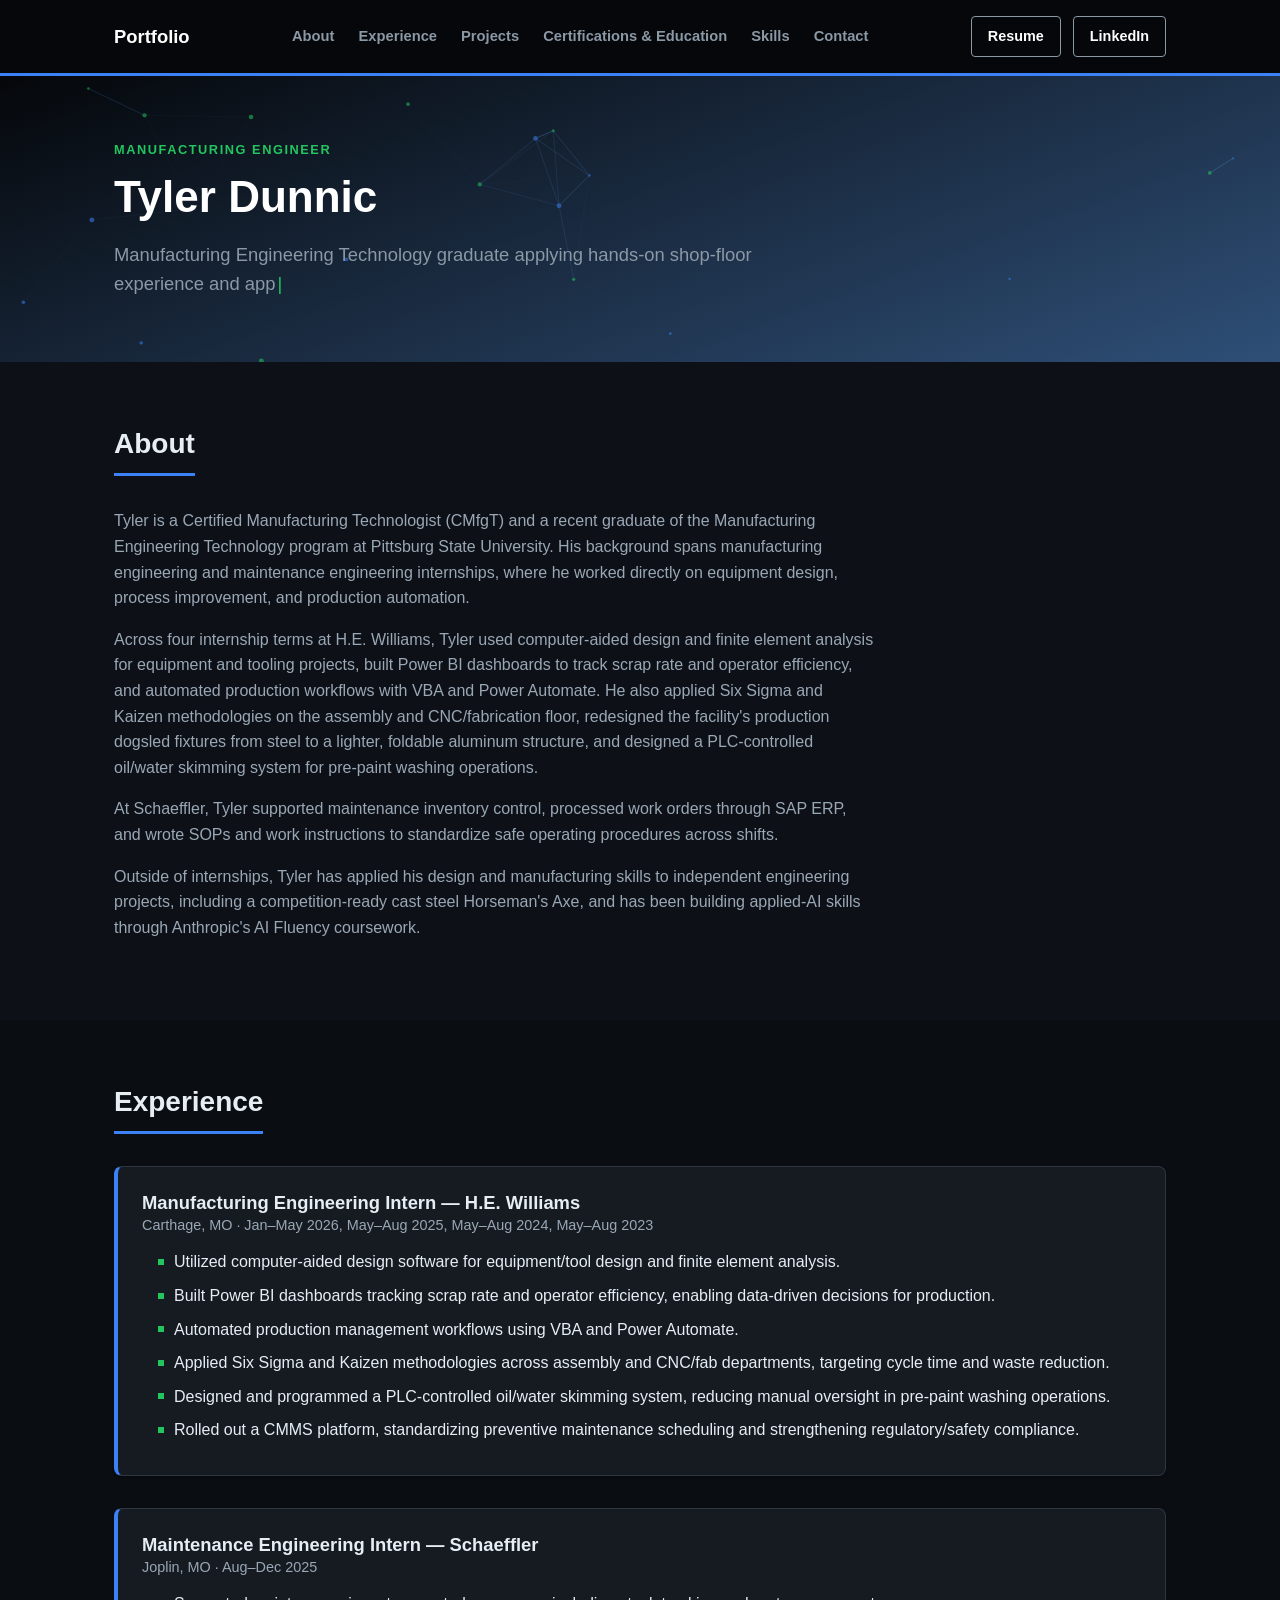
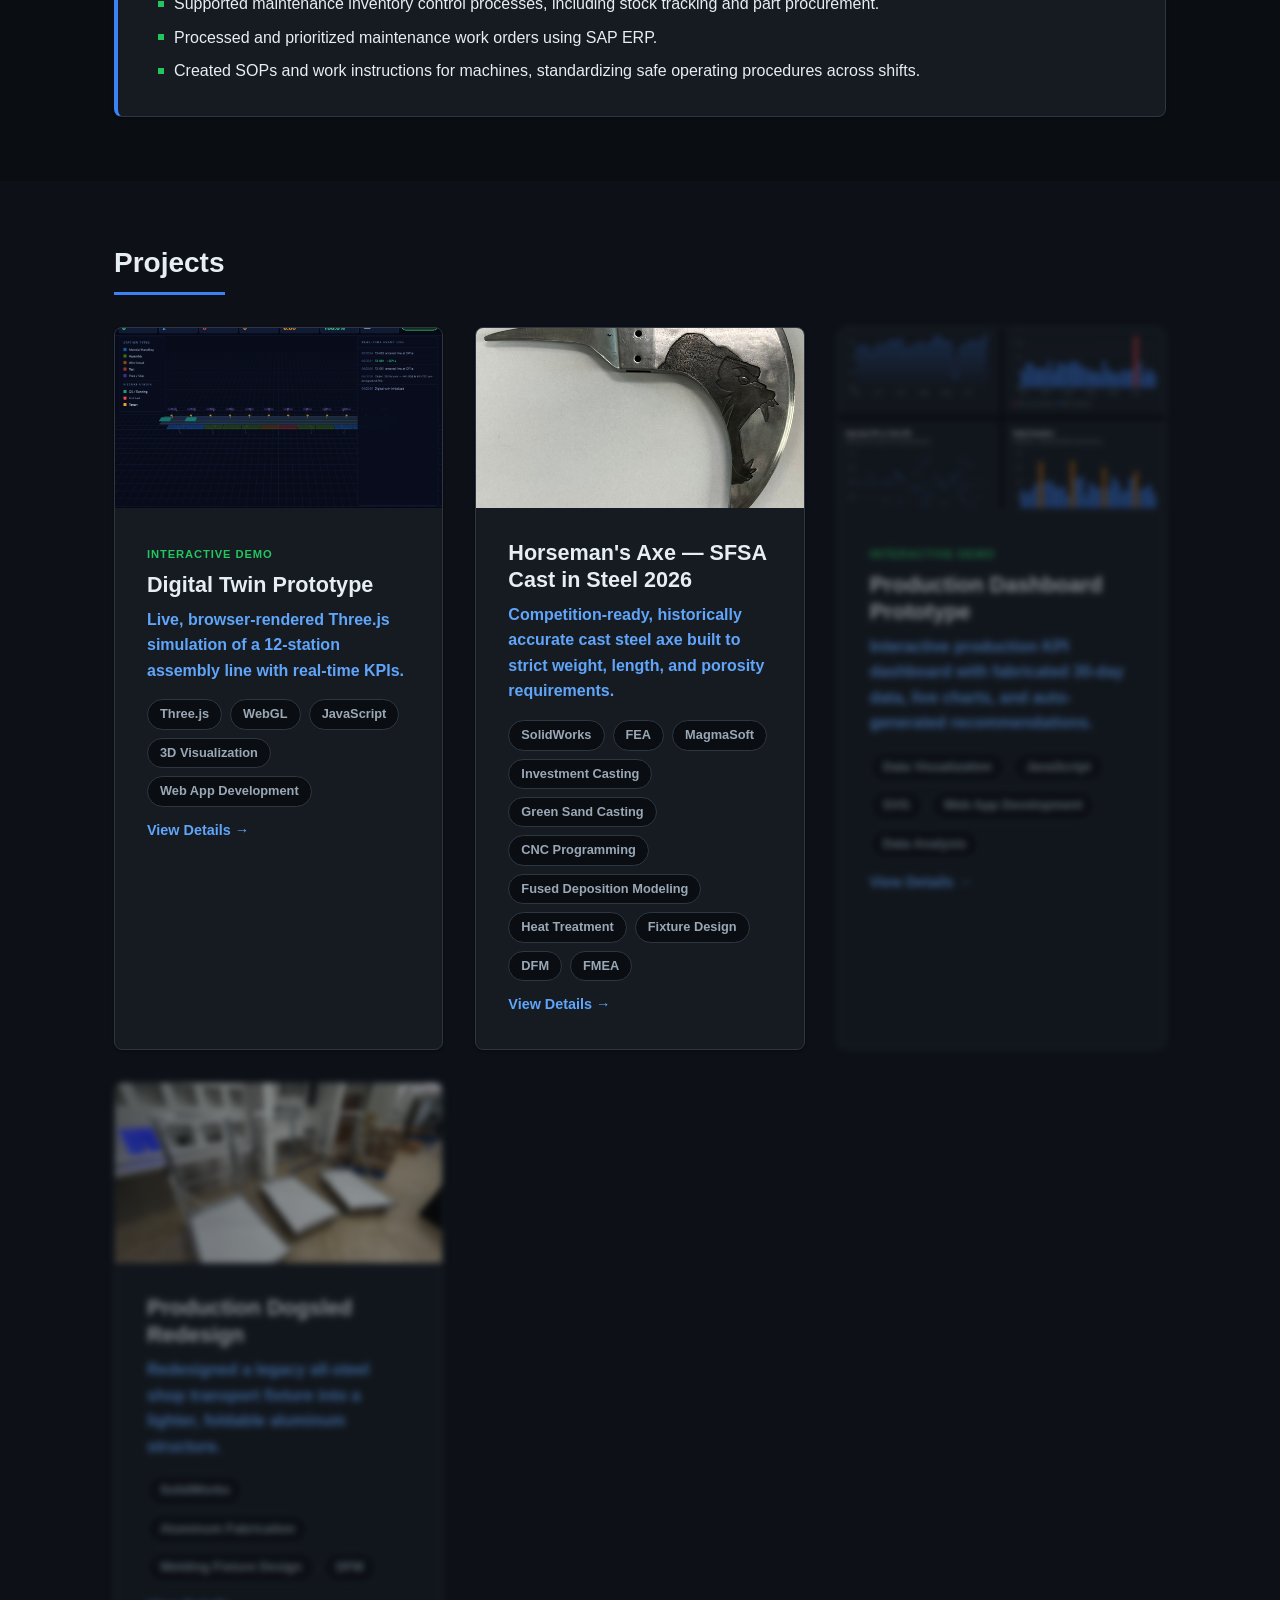
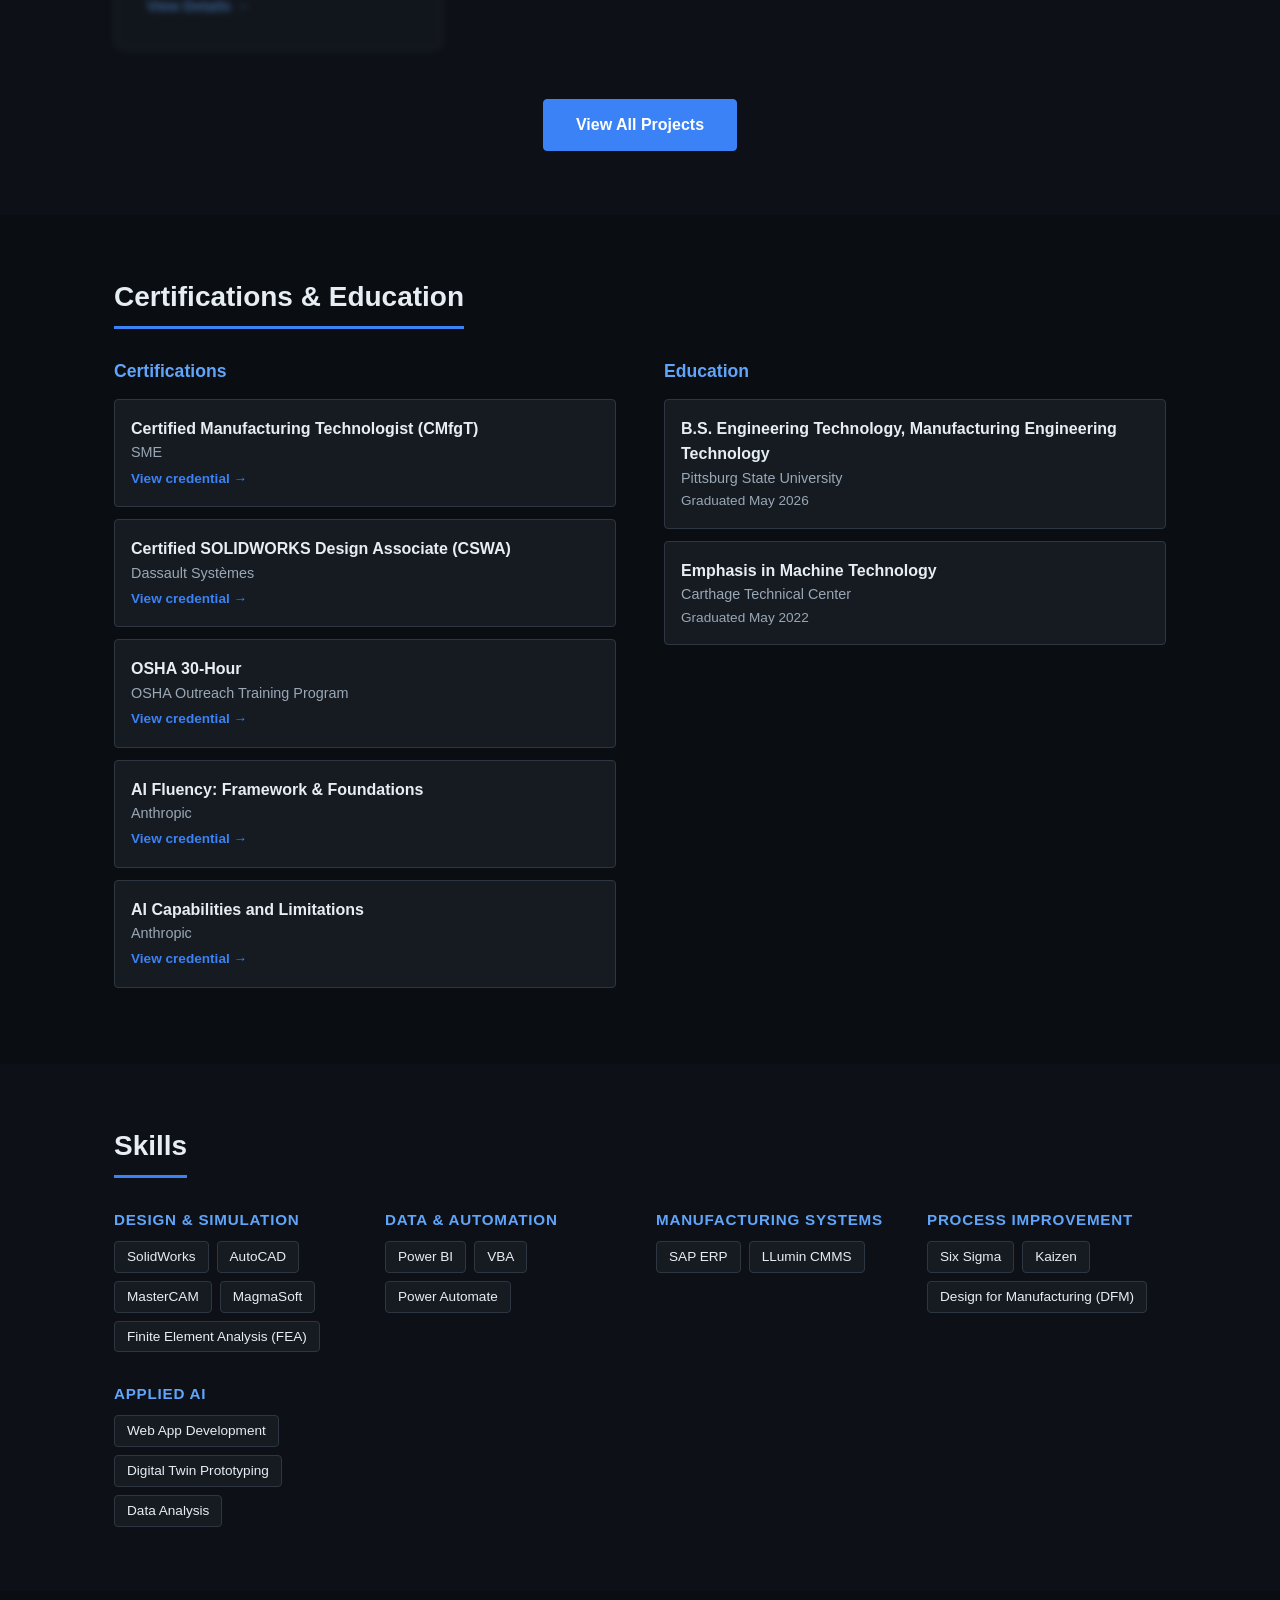
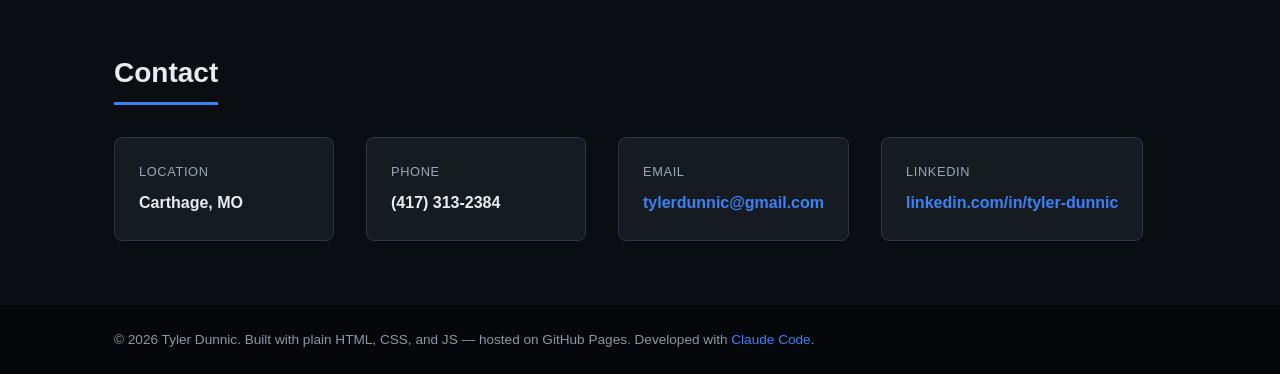
==== commit f1f06985: "Rename dashboard, add sample data sheets and preview images, homepage featured/blur, fix deep-link s" ====
--- a/index.html
+++ b/index.html
@@ -11,7 +11,7 @@
 
 <header class="site-header">
   <div class="container header-inner">
-    <a href="index.html#top" class="site-name">Tyler Dunnic</a>
+    <a href="index.html#top" class="site-name">Portfolio</a>
     <nav class="site-nav" aria-label="Primary">
       <a href="index.html#about">About</a>
       <a href="index.html#experience">Experience</a>
--- a/css/styles.css
+++ b/css/styles.css
@@ -17,6 +17,15 @@
   --color-accent: #3b82f6;       /* blue — primary accent */
   --color-accent-light: #60a5fa; /* lighter blue — text/gradient use on dark surfaces */
   --color-accent-2: #22c55e;     /* green — secondary accent */
+
+  /* Status colors — reserved for state indicators, not decorative use */
+  --status-high: #ef4444;
+  --status-high-bg: rgba(239, 68, 68, 0.12);
+  --status-monitor: #d97706;
+  --status-monitor-bg: rgba(217, 119, 6, 0.14);
+  --status-note: #3b82f6;
+  --status-note-bg: rgba(59, 130, 246, 0.12);
+  --status-good: #16a34a;
 
   /* Typography */
   --font-sans: -apple-system, BlinkMacSystemFont, "Segoe UI", Roboto, Helvetica, Arial, sans-serif;
@@ -36,6 +45,7 @@
   --max-width: 1100px;
   --radius-sm: 4px;
   --radius-md: 8px;
+  --radius-lg: 12px;
   --shadow-sm: 0 1px 3px rgba(0, 0, 0, 0.45);
   --shadow-md: 0 6px 20px rgba(0, 0, 0, 0.55);
 }
@@ -275,6 +285,13 @@
   display: inline-block;
 }
 
+.section-subtitle {
+  color: var(--color-text-muted);
+  font-size: 0.9rem;
+  margin-top: calc(-1 * var(--space-5));
+  margin-bottom: var(--space-6);
+}
+
 .subsection-title {
   font-size: 1.1rem;
   margin-bottom: var(--space-4);
@@ -374,6 +391,23 @@
   margin-bottom: var(--space-4);
 }
 
+.demo-badge {
+  display: inline-block;
+  text-transform: uppercase;
+  letter-spacing: 0.08em;
+  font-size: 0.7rem;
+  font-weight: 700;
+  color: var(--color-accent-2);
+  margin-bottom: var(--space-2);
+}
+
+.project-cta-row {
+  display: flex;
+  flex-wrap: wrap;
+  gap: var(--space-3);
+  margin: var(--space-2) 0 var(--space-5);
+}
+
 .project-card h4 {
   font-size: 0.95rem;
   text-transform: uppercase;
@@ -447,6 +481,18 @@
 }
 .project-card--preview:hover { text-decoration: none; }
 
+.project-card--preview.is-blurred {
+  filter: blur(3px);
+  opacity: 0.55;
+  pointer-events: none;
+  user-select: none;
+}
+.project-card--preview.is-blurred:hover {
+  transform: none;
+  box-shadow: var(--shadow-sm);
+  border-color: var(--color-border);
+}
+
 .project-card--preview h3 { color: var(--color-text); }
 
 .project-preview-thumb {
